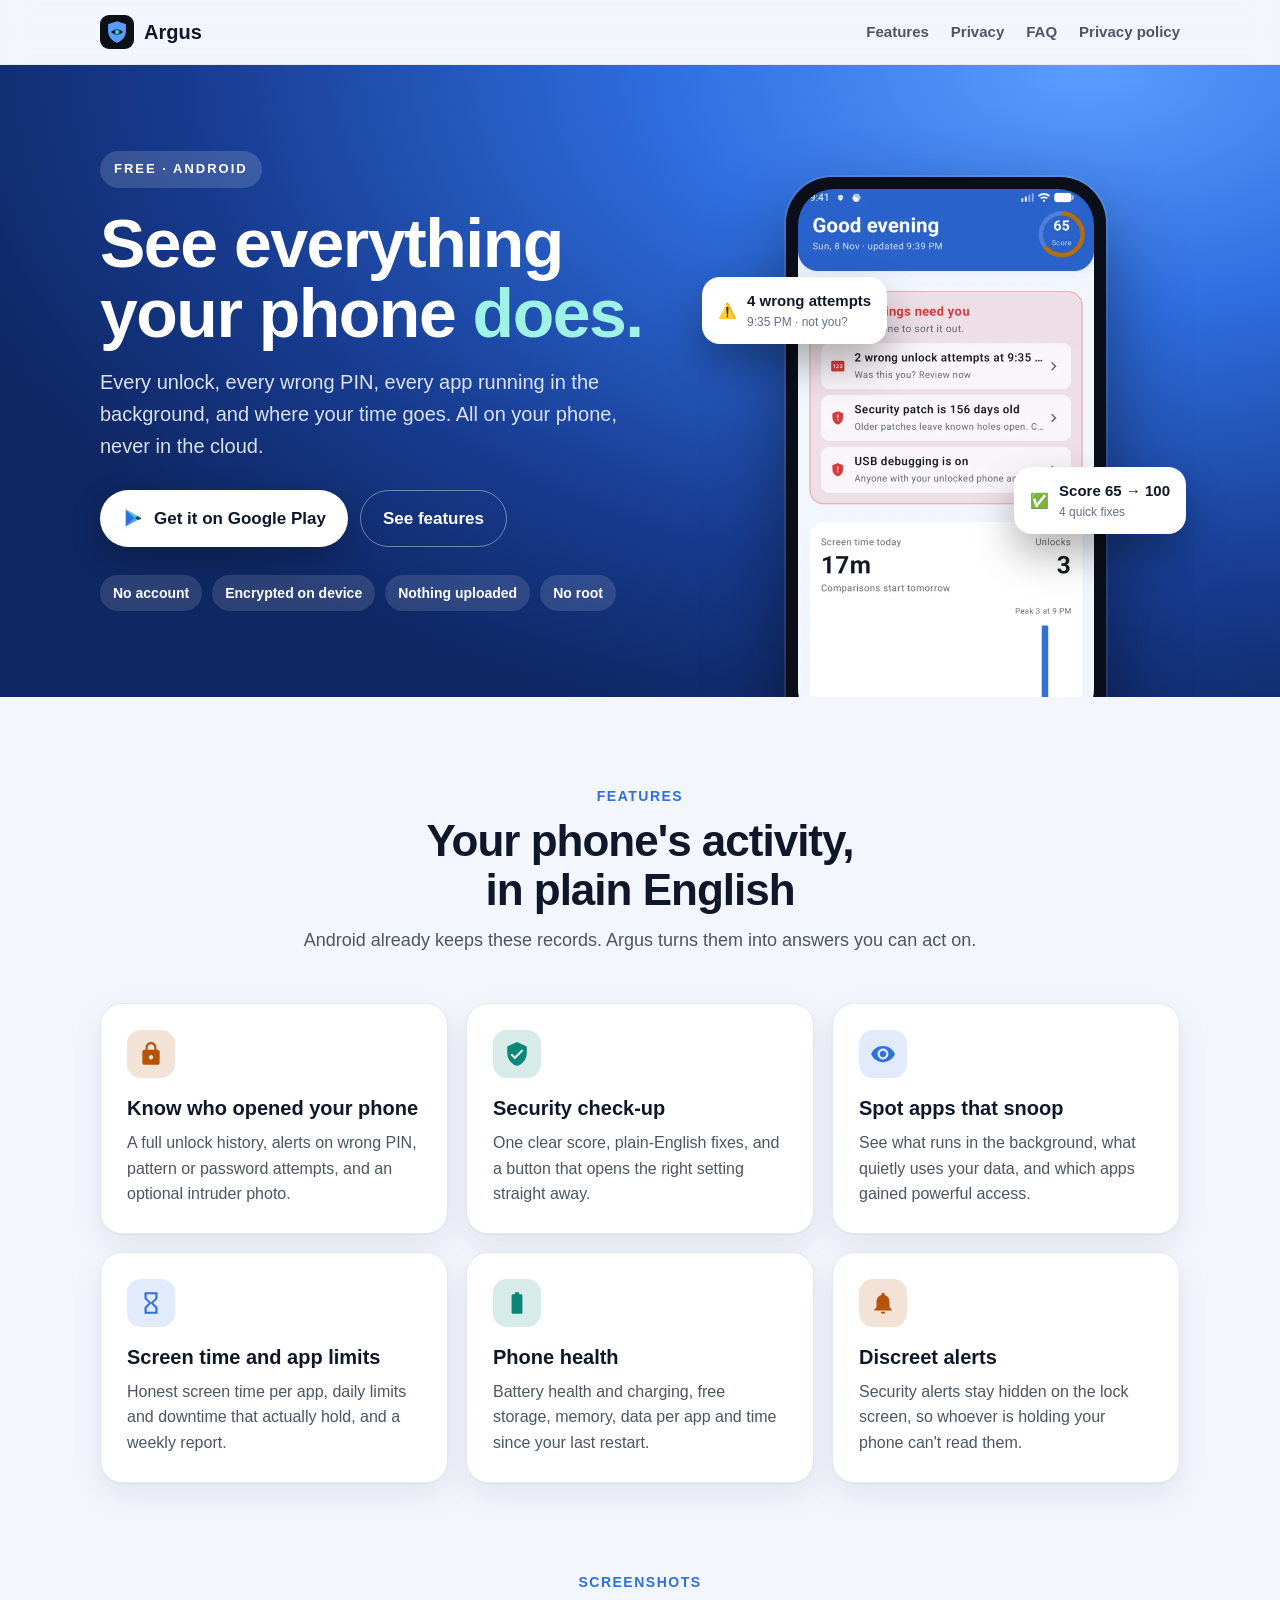
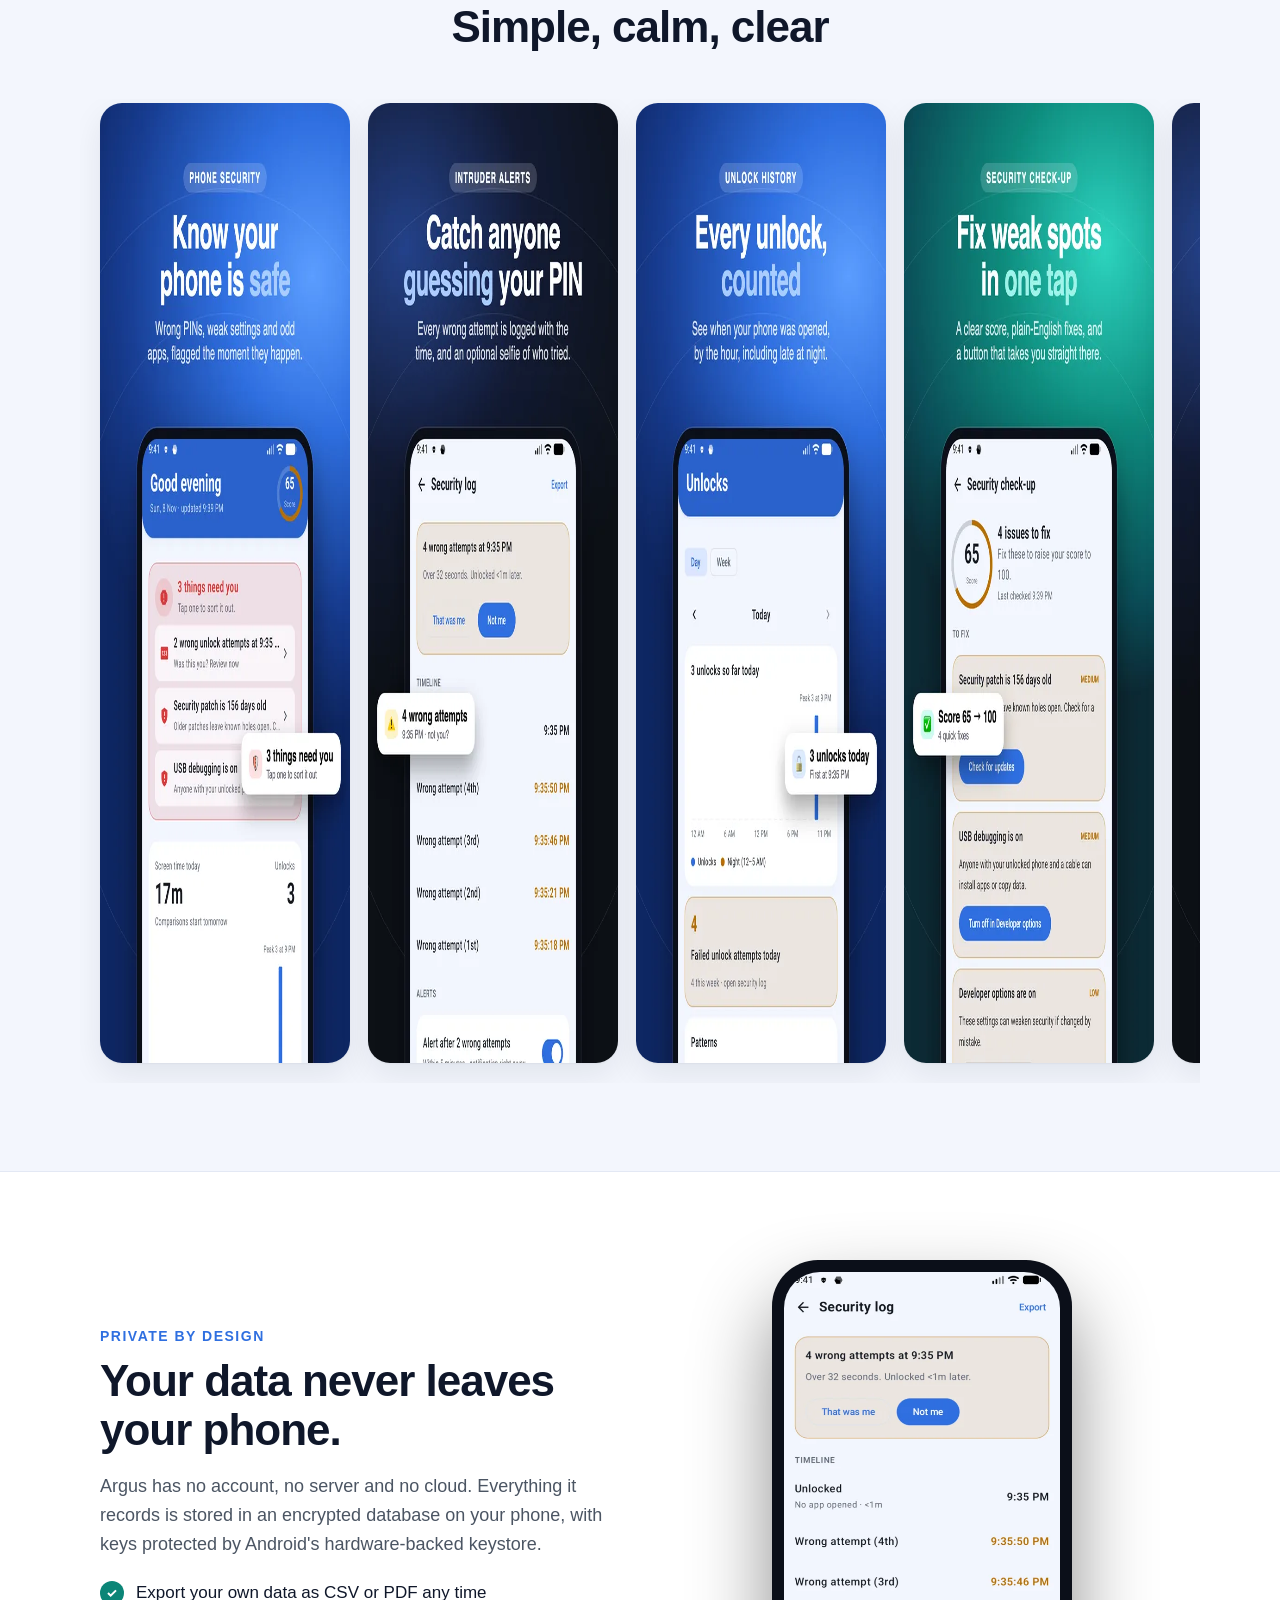
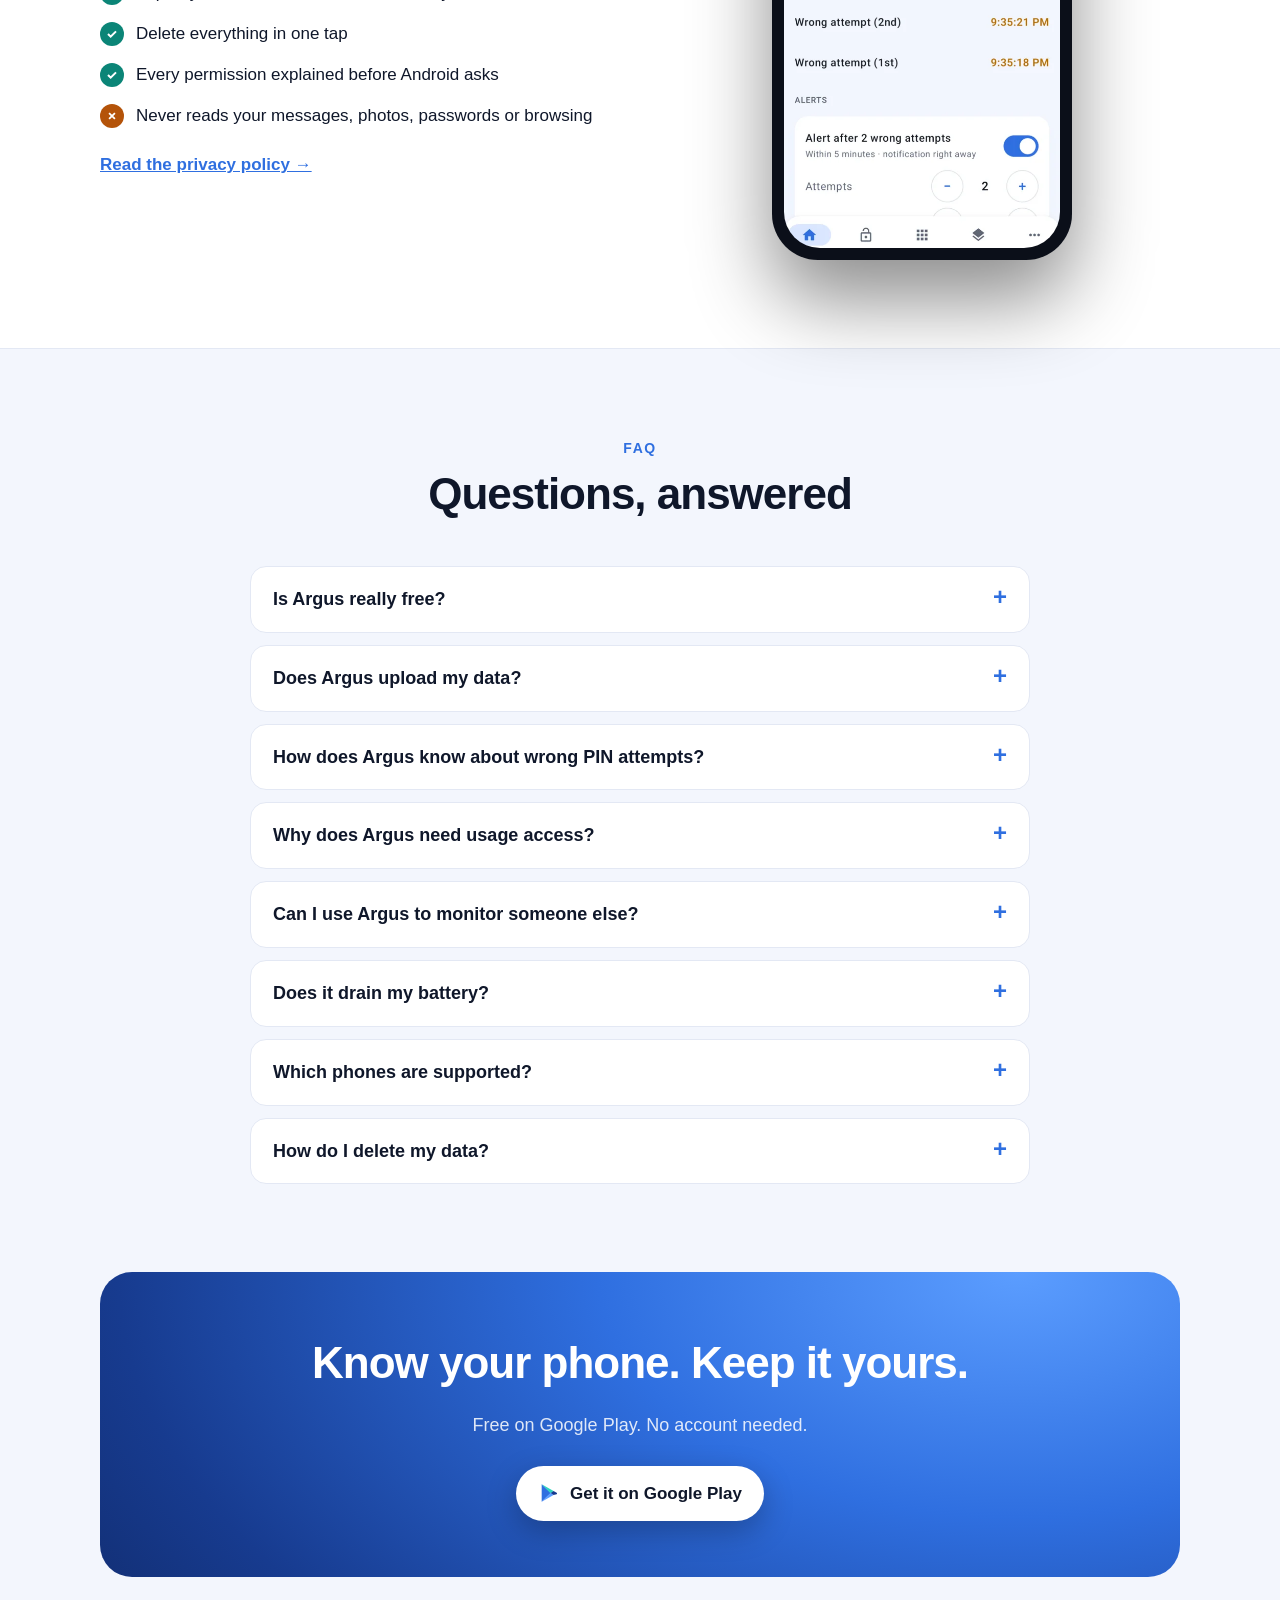
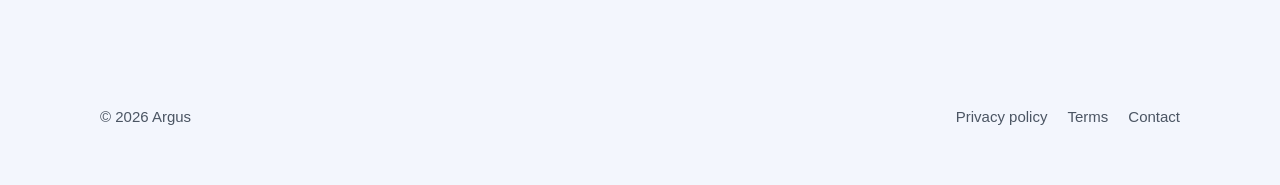
==== index.html @ bc4cecdd "Argus website: home, privacy policy, terms, app-ads.txt" ====
<!doctype html>
<html lang="en">
<head>
<meta charset="utf-8">
<meta name="viewport" content="width=device-width, initial-scale=1">
<title>Argus – Phone Security Log</title>
<meta name="description" content="See who unlocked your phone, catch wrong PIN attempts, spot apps running in the background and track screen time. Free, no account, everything stays on your phone.">
<meta name="theme-color" content="#2F6FE0">
<link rel="icon" type="image/png" href="assets/favicon.png">
<link rel="apple-touch-icon" href="assets/apple-touch-icon.png">
<meta property="og:type" content="website">
<meta property="og:title" content="Argus – See everything your phone does">
<meta property="og:description" content="Unlock history, wrong-PIN alerts, security check-up, screen time and app limits. Free, private, no account.">
<meta property="og:image" content="assets/og.png">
<meta name="twitter:card" content="summary_large_image">
<link rel="stylesheet" href="assets/style.css">
</head>
<body>

<header class="nav">
  <div class="wrap">
    <a class="logo" href="./"><img src="assets/icon-512.png" alt="">Argus</a>
    <nav>
      <a href="#features">Features</a>
      <a href="#privacy">Privacy</a>
      <a href="#faq">FAQ</a>
      <a class="keep" href="privacy.html">Privacy policy</a>
    </nav>
  </div>
</header>

<main>
<div class="hero">
  <div class="wrap">
    <div>
      <span class="kicker">Free · Android</span>
      <h1>See everything your phone <em>does.</em></h1>
      <p class="lead">Every unlock, every wrong PIN, every app running in the background, and where your time goes. All on your phone, never in the cloud.</p>
      <div class="cta">
        <a class="btn play" href="https://play.google.com/store/apps/details?id=app.argus.guard">
          <svg viewBox="0 0 24 24" aria-hidden="true"><path fill="#2F6FE0" d="M4 2.5v19l10-9.5z"/><path fill="#2DD4BF" d="M4 2.5l13 7.3-3 2.7z"/><path fill="#5B9DFF" d="M4 21.5l13-7.3-3-2.7z"/><path fill="#173B8F" d="M17 9.8l3.3 1.9c.6.4.6 1.2 0 1.6L17 14.2 14 12z"/></svg>
          Get it on Google Play
        </a>
        <a class="btn ghost" href="#features">See features</a>
      </div>
      <ul class="trust">
        <li>No account</li><li>Encrypted on device</li><li>Nothing uploaded</li><li>No root</li>
      </ul>
    </div>
    <div class="hero-art">
      <div class="phone"><img src="assets/r-home.webp" alt="Argus home screen showing three things that need attention and today's screen time" width="540" height="1200"></div>
      <div class="float f1">⚠️<div>4 wrong attempts<small>9:35 PM · not you?</small></div></div>
      <div class="float f2">✅<div>Score 65 → 100<small>4 quick fixes</small></div></div>
    </div>
  </div>
</div>

<section id="features">
  <div class="wrap">
    <div class="head">
      <div class="eyebrow">Features</div>
      <h2>Your phone's activity, in plain English</h2>
      <p>Android already keeps these records. Argus turns them into answers you can act on.</p>
    </div>
    <div class="grid">
      <div class="card">
        <div class="ico warn"><svg viewBox="0 0 24 24"><path fill="currentColor" d="M18 8h-1V6c0-2.76-2.24-5-5-5S7 3.24 7 6v2H6c-1.1 0-2 .9-2 2v10c0 1.1.9 2 2 2h12c1.1 0 2-.9 2-2V10c0-1.1-.9-2-2-2zm-6 9c-1.1 0-2-.9-2-2s.9-2 2-2 2 .9 2 2-.9 2-2 2zm3.1-9H8.9V6c0-1.71 1.39-3.1 3.1-3.1s3.1 1.39 3.1 3.1v2z"/></svg></div>
        <h3>Know who opened your phone</h3>
        <p>A full unlock history, alerts on wrong PIN, pattern or password attempts, and an optional intruder photo.</p>
      </div>
      <div class="card">
        <div class="ico good"><svg viewBox="0 0 24 24"><path fill="currentColor" d="M12 1L3 5v6c0 5.55 3.84 10.74 9 12 5.16-1.26 9-6.45 9-12V5l-9-4zm-2 16l-4-4 1.41-1.41L10 14.17l6.59-6.59L18 9l-8 8z"/></svg></div>
        <h3>Security check-up</h3>
        <p>One clear score, plain-English fixes, and a button that opens the right setting straight away.</p>
      </div>
      <div class="card">
        <div class="ico"><svg viewBox="0 0 24 24"><path fill="currentColor" d="M12 4.5C7 4.5 2.73 7.61 1 12c1.73 4.39 6 7.5 11 7.5s9.27-3.11 11-7.5c-1.73-4.39-6-7.5-11-7.5zM12 17c-2.76 0-5-2.24-5-5s2.24-5 5-5 5 2.24 5 5-2.24 5-5 5zm0-8c-1.66 0-3 1.34-3 3s1.34 3 3 3 3-1.34 3-3-1.34-3-3-3z"/></svg></div>
        <h3>Spot apps that snoop</h3>
        <p>See what runs in the background, what quietly uses your data, and which apps gained powerful access.</p>
      </div>
      <div class="card">
        <div class="ico"><svg viewBox="0 0 24 24"><path fill="currentColor" d="M6 2v6h.01L6 8.01 10 12l-4 4 .01.01H6V22h12v-5.99h-.01L18 16l-4-4 4-3.99-.01-.01H18V2H6zm10 14.5V20H8v-3.5l4-4 4 4zm-4-5l-4-4V4h8v3.5l-4 4z"/></svg></div>
        <h3>Screen time and app limits</h3>
        <p>Honest screen time per app, daily limits and downtime that actually hold, and a weekly report.</p>
      </div>
      <div class="card">
        <div class="ico good"><svg viewBox="0 0 24 24"><path fill="currentColor" d="M15.67 4H14V2h-4v2H8.33C7.6 4 7 4.6 7 5.33v15.33C7 21.4 7.6 22 8.33 22h7.33c.74 0 1.34-.6 1.34-1.33V5.33C17 4.6 16.4 4 15.67 4z"/></svg></div>
        <h3>Phone health</h3>
        <p>Battery health and charging, free storage, memory, data per app and time since your last restart.</p>
      </div>
      <div class="card">
        <div class="ico warn"><svg viewBox="0 0 24 24"><path fill="currentColor" d="M12 22c1.1 0 2-.9 2-2h-4c0 1.1.9 2 2 2zm6-6v-5c0-3.07-1.63-5.64-4.5-6.32V4c0-.83-.67-1.5-1.5-1.5s-1.5.67-1.5 1.5v.68C7.64 5.36 6 7.92 6 11v5l-2 2v1h16v-1l-2-2z"/></svg></div>
        <h3>Discreet alerts</h3>
        <p>Security alerts stay hidden on the lock screen, so whoever is holding your phone can't read them.</p>
      </div>
    </div>
  </div>
</section>

<section style="padding-top:0">
  <div class="wrap">
    <div class="head">
      <div class="eyebrow">Screenshots</div>
      <h2>Simple, calm, clear</h2>
    </div>
    <div class="shots" tabindex="0" aria-label="App screenshots, scroll sideways">
      <img src="assets/01-home.webp" alt="Know your phone is safe" loading="lazy" width="540" height="960">
      <img src="assets/02-intruder.webp" alt="Catch anyone guessing your PIN" loading="lazy" width="540" height="960">
      <img src="assets/03-unlocks.webp" alt="Every unlock, counted" loading="lazy" width="540" height="960">
      <img src="assets/04-checkup.webp" alt="Fix weak spots in one tap" loading="lazy" width="540" height="960">
      <img src="assets/05-apps.webp" alt="See where your time goes" loading="lazy" width="540" height="960">
      <img src="assets/06-limits.webp" alt="Limits that actually hold" loading="lazy" width="540" height="960">
      <img src="assets/07-private.webp" alt="Free, no account, nothing uploaded" loading="lazy" width="540" height="960">
    </div>
  </div>
</section>

<section id="privacy" class="band">
  <div class="wrap split">
    <div>
      <div class="eyebrow">Private by design</div>
      <h2 style="font-size:clamp(30px,4vw,44px);line-height:1.1;letter-spacing:-1px;margin:10px 0 12px">Your data never leaves your phone.</h2>
      <p style="color:var(--muted);font-size:18px">Argus has no account, no server and no cloud. Everything it records is stored in an encrypted database on your phone, with keys protected by Android's hardware-backed keystore.</p>
      <ul class="checks">
        <li>Export your own data as CSV or PDF any time</li>
        <li>Delete everything in one tap</li>
        <li>Every permission explained before Android asks</li>
        <li class="no">Never reads your messages, photos, passwords or browsing</li>
      </ul>
      <p style="margin-top:22px"><a href="privacy.html"><strong>Read the privacy policy →</strong></a></p>
    </div>
    <div class="phone" style="transform:none;width:300px"><img src="assets/r-seclog.webp" alt="Security log showing four wrong attempts" loading="lazy" width="540" height="1200"></div>
  </div>
</section>

<section id="faq">
  <div class="wrap">
    <div class="head">
      <div class="eyebrow">FAQ</div>
      <h2>Questions, answered</h2>
    </div>
    <div class="faq">
      <details><summary>Is Argus really free?</summary><p>Yes. Every feature is free for everyone. Argus is supported by ads from Google, which never appear during setup, on the security log, on the app lock or on the block screen. You can watch one short video to go ad-free for 6 hours.</p></details>
      <details><summary>Does Argus upload my data?</summary><p>No. Your activity data is processed and stored only on your phone. The only data that leaves your phone is what Google's ad service needs to show ads, such as your advertising ID. See the <a href="privacy.html">privacy policy</a>.</p></details>
      <details><summary>How does Argus know about wrong PIN attempts?</summary><p>You can let Argus be told about failed unlocks by turning on its device admin access. It uses this only to be told about wrong attempts. It can't lock, wipe or change your phone.</p></details>
      <details><summary>Why does Argus need usage access?</summary><p>Android already records when your phone is unlocked and which apps you use. Usage access lets Argus read those records to count unlocks and screen time. It can't see what you do inside apps.</p></details>
      <details><summary>Can I use Argus to monitor someone else?</summary><p>No. Argus is made for the person who owns the phone. It shows an ongoing notification while it's recording and can't be hidden.</p></details>
      <details><summary>Does it drain my battery?</summary><p>Argus mostly reads records Android already keeps, so it typically uses under 2% of your battery a day.</p></details>
      <details><summary>Which phones are supported?</summary><p>Android 10 and later. Some phones (Xiaomi, Oppo, Vivo, Samsung, Huawei and others) stop apps in the background, so Argus shows you the exact steps for your phone during setup.</p></details>
      <details><summary>How do I delete my data?</summary><p>Open Argus → Settings → Delete all data. Uninstalling Argus also deletes everything it recorded.</p></details>
    </div>
  </div>
</section>

<section style="padding-top:0">
  <div class="wrap">
    <div class="final">
      <h2>Know your phone. Keep it yours.</h2>
      <p>Free on Google Play. No account needed.</p>
      <a class="btn play" href="https://play.google.com/store/apps/details?id=app.argus.guard">
        <svg viewBox="0 0 24 24" aria-hidden="true"><path fill="#2F6FE0" d="M4 2.5v19l10-9.5z"/><path fill="#2DD4BF" d="M4 2.5l13 7.3-3 2.7z"/><path fill="#5B9DFF" d="M4 21.5l13-7.3-3-2.7z"/><path fill="#173B8F" d="M17 9.8l3.3 1.9c.6.4.6 1.2 0 1.6L17 14.2 14 12z"/></svg>
        Get it on Google Play
      </a>
    </div>
  </div>
</section>
</main>

<footer>
  <div class="wrap">
    <span>© 2026 Argus</span>
    <nav>
      <a href="privacy.html">Privacy policy</a>
      <a href="terms.html">Terms</a>
      <a href="mailto:aryal.dinesh@outlook.com">Contact</a>
    </nav>
  </div>
</footer>
</body>
</html>
---- assets/style.css ----
:root {
  --bg: #F3F6FD; --surface: #FFFFFF; --text: #0F172A; --muted: #4B5563; --line: #E3E8F4;
  --brand: #2F6FE0; --brand-2: #5B9DFF; --good: #0B8577; --warn: #B45309;
  --hero: radial-gradient(1200px 700px at 85% 0%, #5B9DFF 0, #2F6FE0 35%, #173B8F 75%, #0F2763 100%);
  --shadow: 0 1px 2px rgba(15,23,42,.04), 0 12px 32px rgba(15,23,42,.08);
  color-scheme: light;
}
@media (prefers-color-scheme: dark) {
  :root:not([data-theme="light"]) {
    --bg: #0D1117; --surface: #161B22; --text: #E6EDF3; --muted: #9BA6B2; --line: #263040;
    --brand: #5B9DFF; --brand-2: #8CBBFF; --good: #2DD4BF; --warn: #F59E0B;
    --hero: radial-gradient(1200px 700px at 85% 0%, #2F6FE0 0, #173B8F 40%, #0D1117 90%);
    --shadow: 0 1px 2px rgba(0,0,0,.3), 0 12px 32px rgba(0,0,0,.35);
    color-scheme: dark;
  }
}
* { box-sizing: border-box; }
html { scroll-behavior: smooth; }
body { margin: 0; overflow-x: clip; background: var(--bg); color: var(--text); font: 17px/1.6 -apple-system, BlinkMacSystemFont, "Segoe UI", Roboto, Helvetica, Arial, sans-serif; -webkit-font-smoothing: antialiased; }
img { max-width: 100%; display: block; }
a { color: var(--brand); }
.wrap { max-width: 1120px; margin: 0 auto; padding: 0 20px; }

/* Header */
.nav { position: sticky; top: 0; z-index: 10; backdrop-filter: saturate(1.4) blur(14px); background: color-mix(in srgb, var(--bg) 80%, transparent); border-bottom: 1px solid var(--line); }
.nav .wrap { display: flex; align-items: center; gap: 24px; height: 64px; }
.logo { display: flex; align-items: center; gap: 10px; font-weight: 800; font-size: 20px; color: var(--text); text-decoration: none; }
.logo img { width: 34px; height: 34px; border-radius: 9px; }
.nav nav { margin-left: auto; display: flex; gap: 22px; }
.nav nav a { color: var(--muted); text-decoration: none; font-weight: 600; font-size: 15px; }
.nav nav a:hover { color: var(--text); }
@media (max-width: 720px) { .nav nav a:not(.keep) { display: none; } }

/* Buttons */
.btn { display: inline-flex; align-items: center; gap: 10px; padding: 14px 22px; border-radius: 999px; font-weight: 700; text-decoration: none; transition: transform .15s; }
.btn:hover { transform: translateY(-1px); }
.btn.play { background: #fff; color: #0F172A; box-shadow: 0 10px 30px rgba(0,0,0,.25); }
.btn.play svg { width: 22px; height: 22px; }
.btn.ghost { color: #fff; border: 1.5px solid rgba(255,255,255,.4); }

/* Hero */
.hero { background: var(--hero); color: #fff; overflow: hidden; position: relative; }
.hero .wrap { display: grid; grid-template-columns: 1.1fr .9fr; gap: 40px; align-items: center; padding-top: 72px; padding-bottom: 0; }
.kicker { display: inline-block; font-size: 13px; font-weight: 700; letter-spacing: 2px; text-transform: uppercase; padding: 8px 14px; border-radius: 999px; background: rgba(255,255,255,.15); }
.hero h1 { font-size: clamp(40px, 6vw, 68px); line-height: 1.03; letter-spacing: -1.5px; margin: 20px 0 18px; text-wrap: balance; }
.hero h1 em { font-style: normal; color: #9FF3E6; }
.hero p.lead { font-size: 20px; color: rgba(255,255,255,.85); max-width: 520px; margin: 0 0 28px; }
.cta { display: flex; gap: 12px; flex-wrap: wrap; }
.trust { display: flex; gap: 10px; flex-wrap: wrap; margin: 28px 0 72px; padding: 0; list-style: none; }
.trust li { font-size: 14px; font-weight: 600; padding: 7px 13px; border-radius: 999px; background: rgba(255,255,255,.12); }
.phone { width: 320px; margin: 0 auto; border-radius: 46px; background: #0B0F19; padding: 12px; box-shadow: 0 40px 80px rgba(0,0,0,.45), 0 0 0 2px rgba(255,255,255,.12); transform: translateY(40px); }
.phone img { border-radius: 36px; height: 100%; width: 100%; object-fit: cover; object-position: top; }
.phone { height: 600px; overflow: hidden; }
.hero .phone { height: 560px; border-bottom-left-radius: 0; border-bottom-right-radius: 0; }
.hero .wrap > * { min-width: 0; }
.float { position: absolute; background: #fff; color: #0F172A; border-radius: 18px; padding: 12px 16px; font-weight: 700; font-size: 15px; box-shadow: 0 20px 40px rgba(0,0,0,.3); display: flex; gap: 10px; align-items: center; }
.float small { display: block; color: #667085; font-weight: 500; font-size: 12px; }
.hero-art { position: relative; }
.hero-art .f1 { left: -10px; top: 140px; }
.hero-art .f2 { right: -6px; top: 330px; }
@media (max-width: 860px) {
  .hero .wrap { grid-template-columns: 1fr; padding-top: 48px; }
  .trust { margin-bottom: 32px; }
  .phone { width: 260px; }
  .hero .phone { height: 420px; }
  .hero-art .f1 { left: 0; } .hero-art .f2 { right: 0; }
}

/* Sections */
section { padding: 88px 0; }
.head { text-align: center; max-width: 680px; margin: 0 auto 48px; }
.head h2 { font-size: clamp(30px, 4vw, 44px); line-height: 1.1; letter-spacing: -1px; margin: 10px 0 12px; text-wrap: balance; }
.head p { color: var(--muted); font-size: 18px; margin: 0; }
.eyebrow { color: var(--brand); font-weight: 700; font-size: 14px; letter-spacing: 1.5px; text-transform: uppercase; }

.grid { display: grid; grid-template-columns: repeat(3, 1fr); gap: 18px; }
@media (max-width: 900px) { .grid { grid-template-columns: repeat(2, 1fr); } }
@media (max-width: 600px) { .grid { grid-template-columns: 1fr; } }
.card { background: var(--surface); border: 1px solid var(--line); border-radius: 22px; padding: 26px; box-shadow: var(--shadow); }
.card h3 { margin: 14px 0 6px; font-size: 20px; }
.card p { margin: 0; color: var(--muted); font-size: 16px; }
.card ul { margin: 10px 0 0; padding-left: 18px; color: var(--muted); font-size: 15px; }
.ico { width: 48px; height: 48px; border-radius: 14px; display: grid; place-items: center; background: color-mix(in srgb, var(--brand) 14%, transparent); color: var(--brand); }
.ico svg { width: 26px; height: 26px; }
.ico.good { background: color-mix(in srgb, var(--good) 16%, transparent); color: var(--good); }
.ico.warn { background: color-mix(in srgb, var(--warn) 16%, transparent); color: var(--warn); }

/* Screenshots */
.shots { display: flex; gap: 18px; overflow-x: auto; scroll-snap-type: x mandatory; padding: 4px 20px 20px; margin: 0 -20px; scrollbar-width: thin; }
.shots img { width: 250px; flex: none; border-radius: 22px; scroll-snap-align: center; box-shadow: var(--shadow); }

/* Privacy band */
.band { background: var(--surface); border-top: 1px solid var(--line); border-bottom: 1px solid var(--line); }
.split { display: grid; grid-template-columns: 1fr 1fr; gap: 48px; align-items: center; }
@media (max-width: 860px) { .split { grid-template-columns: 1fr; } }
.checks { list-style: none; padding: 0; margin: 20px 0 0; display: grid; gap: 14px; }
.checks li { display: flex; gap: 12px; align-items: flex-start; }
.checks li::before { content: ""; flex: none; width: 24px; height: 24px; margin-top: 2px; border-radius: 50%; background: var(--good) url("data:image/svg+xml,%3Csvg xmlns='http://www.w3.org/2000/svg' viewBox='0 0 24 24'%3E%3Cpath fill='none' stroke='white' stroke-width='3' d='M6 12l4 4 8-8'/%3E%3C/svg%3E") center/16px no-repeat; }
.checks li.no::before { background: var(--warn) url("data:image/svg+xml,%3Csvg xmlns='http://www.w3.org/2000/svg' viewBox='0 0 24 24'%3E%3Cpath fill='none' stroke='white' stroke-width='3' d='M7 7l10 10M17 7L7 17'/%3E%3C/svg%3E") center/14px no-repeat; }

/* FAQ */
.faq { max-width: 780px; margin: 0 auto; display: grid; gap: 12px; }
.faq details { background: var(--surface); border: 1px solid var(--line); border-radius: 16px; padding: 18px 22px; }
.faq summary { cursor: pointer; font-weight: 700; font-size: 18px; list-style: none; display: flex; justify-content: space-between; gap: 12px; }
.faq summary::after { content: "+"; color: var(--brand); font-size: 24px; line-height: 1; }
.faq details[open] summary::after { content: "–"; }
.faq p { color: var(--muted); margin: 12px 0 0; }

/* Final CTA */
.final { background: var(--hero); color: #fff; border-radius: 32px; padding: 56px 32px; text-align: center; }
.final h2 { font-size: clamp(30px, 4vw, 44px); margin: 0 0 12px; letter-spacing: -1px; }
.final p { color: rgba(255,255,255,.85); margin: 0 0 26px; font-size: 18px; }

/* Footer */
footer { padding: 40px 0 56px; color: var(--muted); font-size: 15px; }
footer .wrap { display: flex; flex-wrap: wrap; gap: 16px 28px; align-items: center; }
footer nav { display: flex; gap: 20px; flex-wrap: wrap; margin-left: auto; }
footer a { color: var(--muted); text-decoration: none; }
footer a:hover { color: var(--text); }

/* Legal pages */
.doc { max-width: 780px; margin: 0 auto; padding: 56px 20px 24px; }
.doc h1 { font-size: clamp(34px, 5vw, 48px); letter-spacing: -1px; margin: 0 0 6px; }
.doc .meta { color: var(--muted); margin: 0 0 28px; }
.doc .card { margin-top: 18px; }
.doc h2 { font-size: 21px; margin: 0 0 8px; color: var(--brand); }
.doc p, .doc li { color: var(--muted); }
.doc strong { color: var(--text); }
.doc ul { padding-left: 20px; }
.summary { background: color-mix(in srgb, var(--good) 10%, var(--surface)); border-color: color-mix(in srgb, var(--good) 35%, var(--line)); }
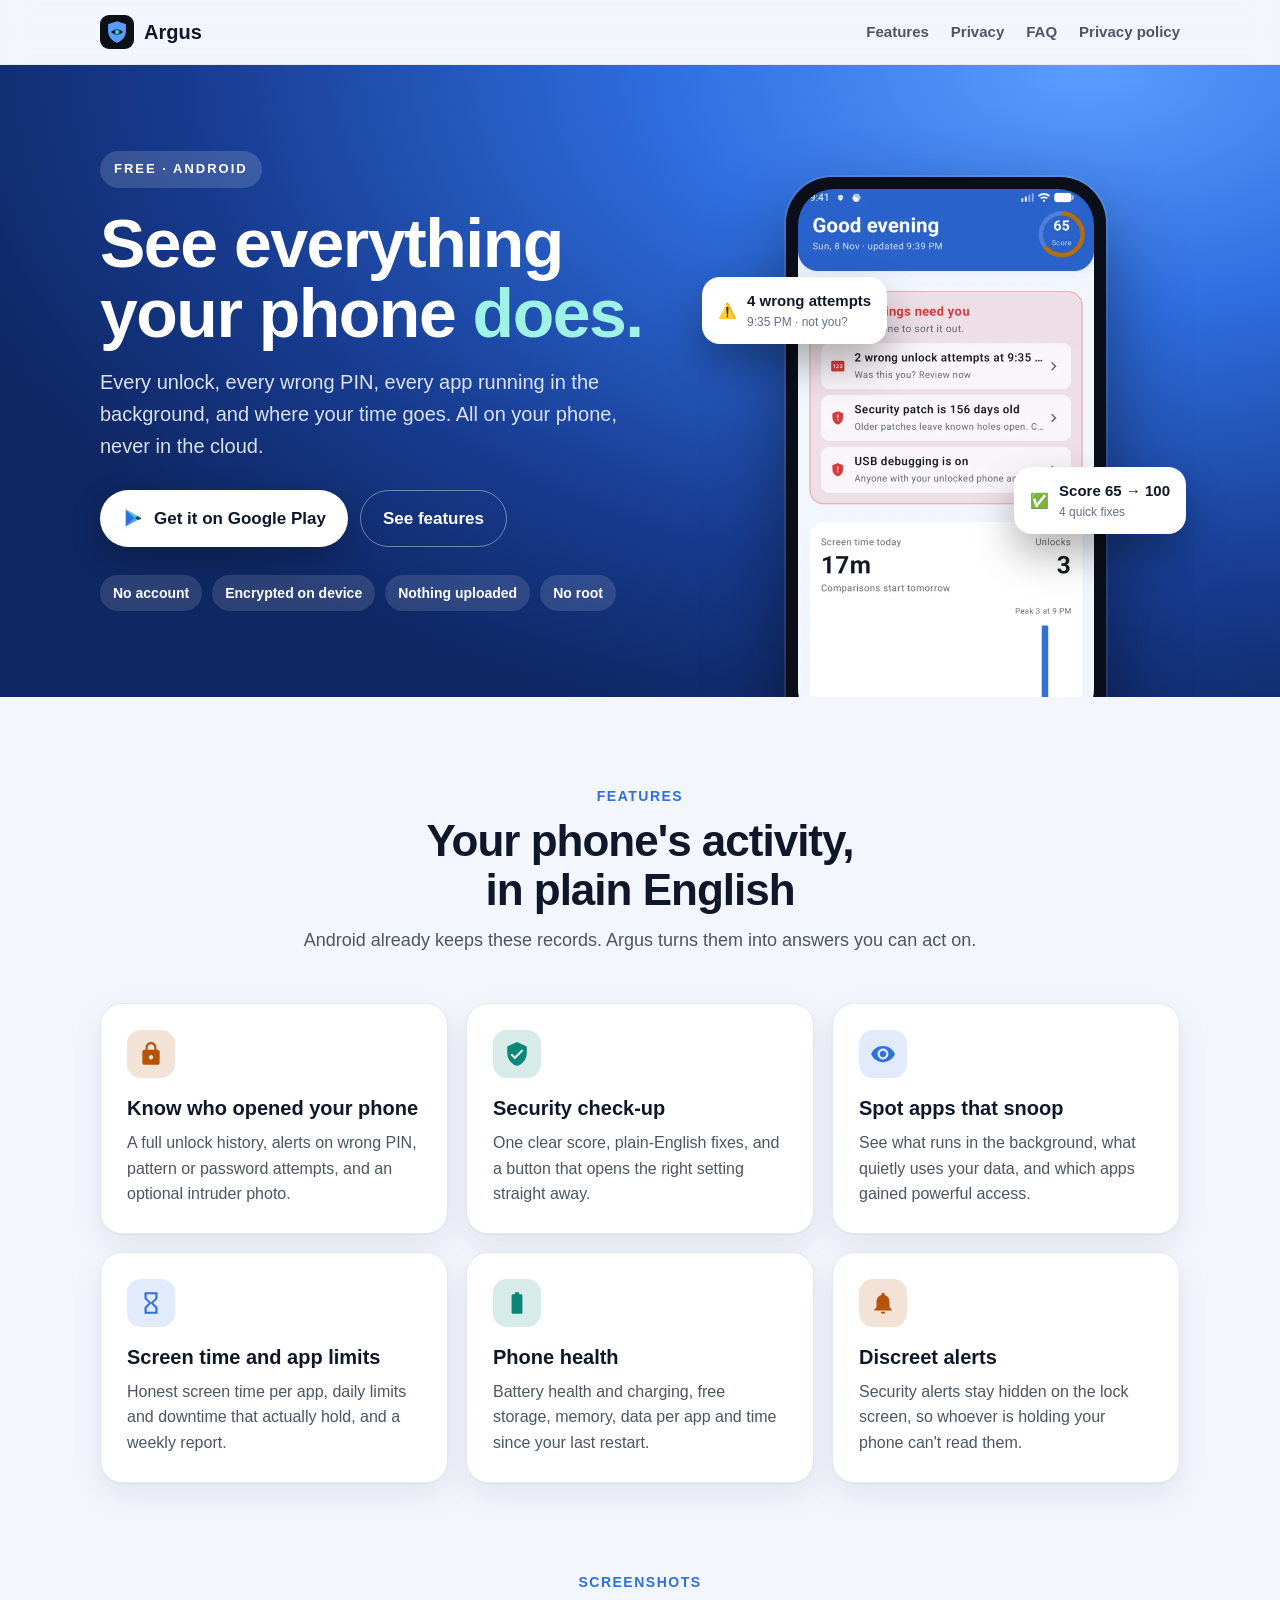
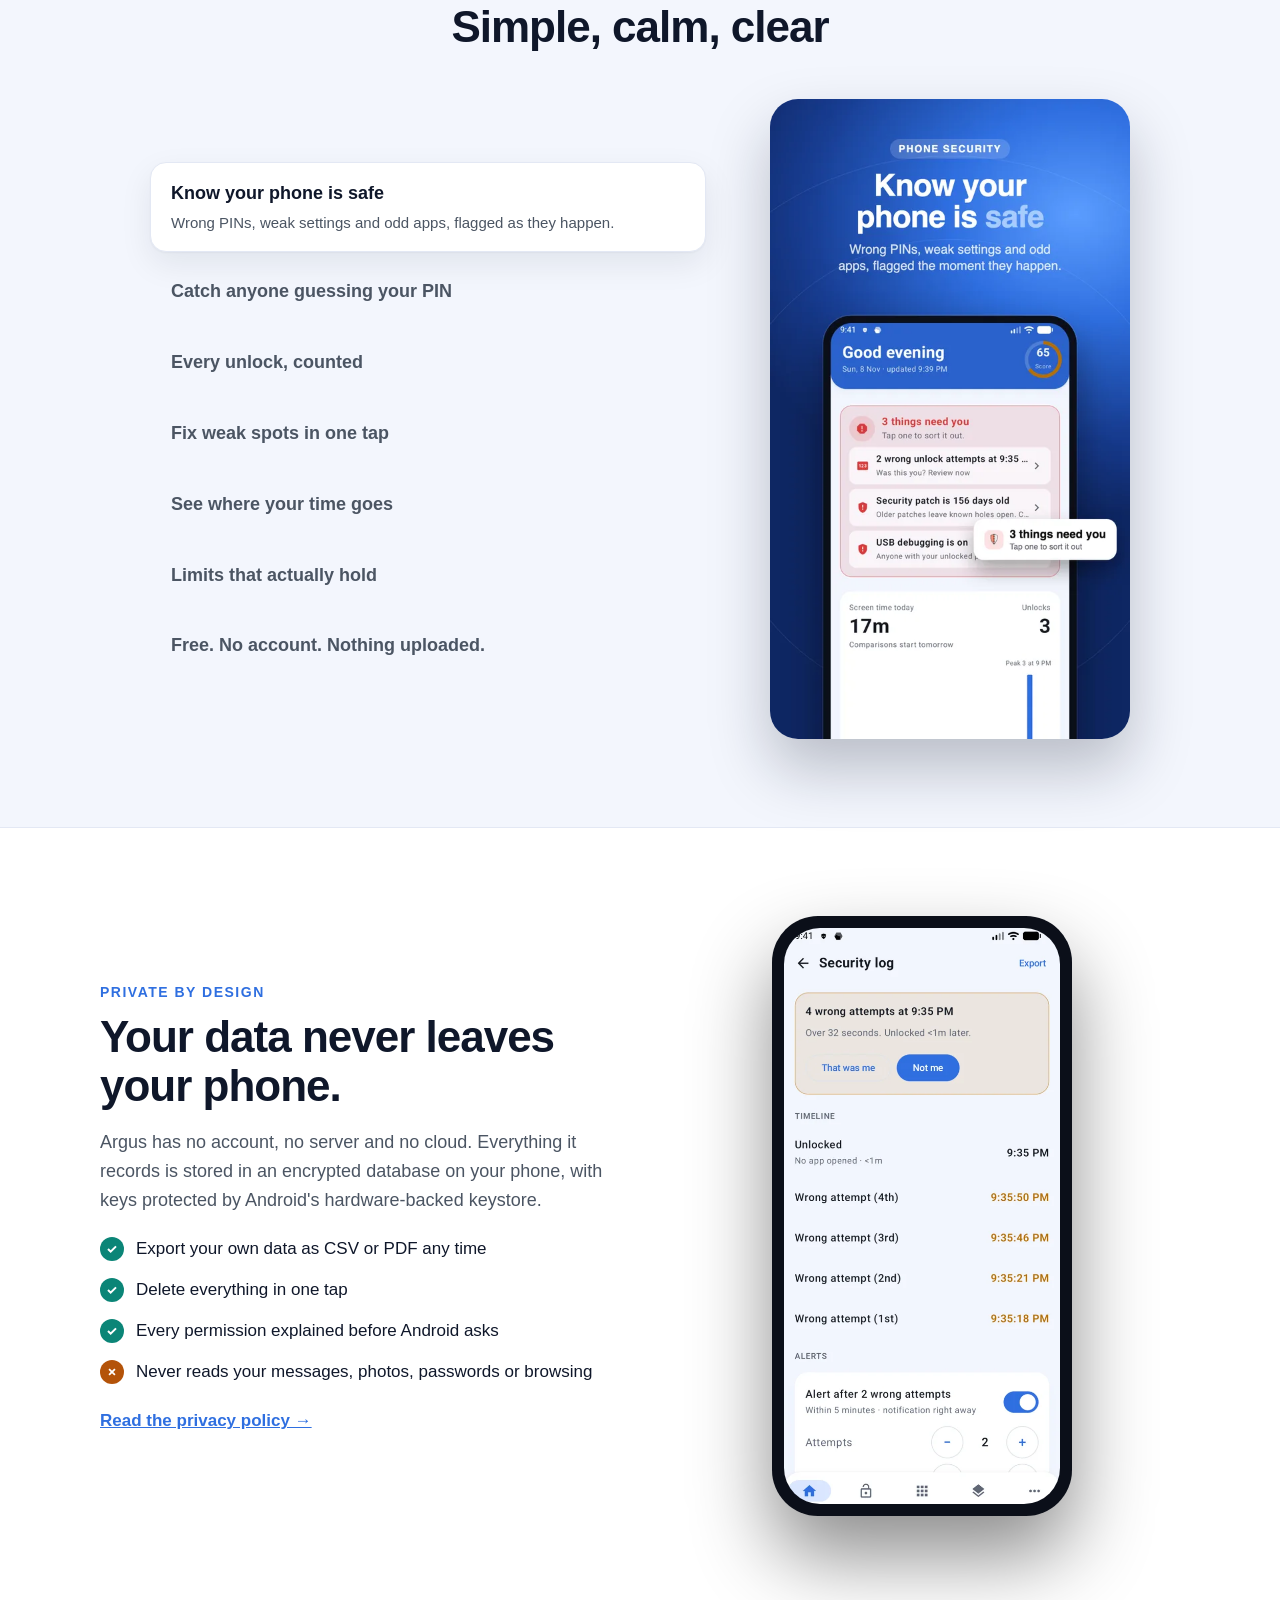
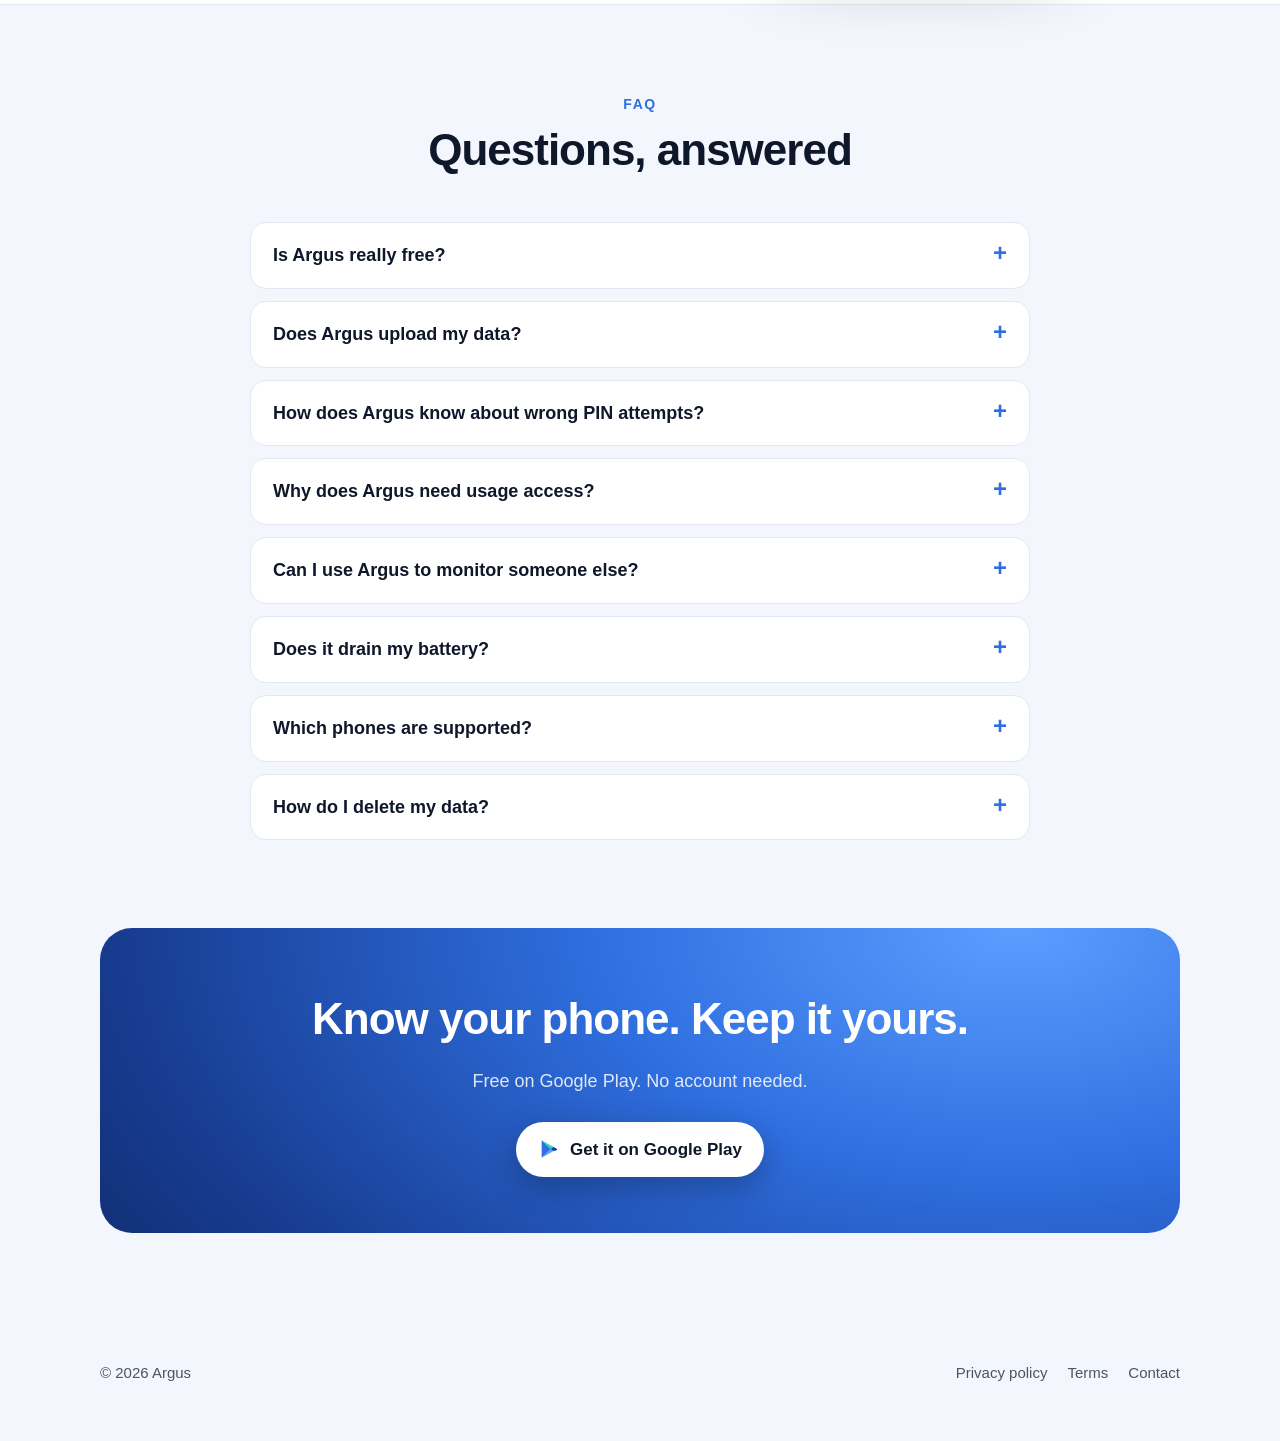
==== commit 62a672d8: "Less crowded screenshot section" ====
--- a/index.html
+++ b/index.html
@@ -103,14 +103,26 @@
       <div class="eyebrow">Screenshots</div>
       <h2>Simple, calm, clear</h2>
     </div>
-    <div class="shots" tabindex="0" aria-label="App screenshots, scroll sideways">
-      <img src="assets/01-home.webp" alt="Know your phone is safe" loading="lazy" width="540" height="960">
-      <img src="assets/02-intruder.webp" alt="Catch anyone guessing your PIN" loading="lazy" width="540" height="960">
-      <img src="assets/03-unlocks.webp" alt="Every unlock, counted" loading="lazy" width="540" height="960">
-      <img src="assets/04-checkup.webp" alt="Fix weak spots in one tap" loading="lazy" width="540" height="960">
-      <img src="assets/05-apps.webp" alt="See where your time goes" loading="lazy" width="540" height="960">
-      <img src="assets/06-limits.webp" alt="Limits that actually hold" loading="lazy" width="540" height="960">
-      <img src="assets/07-private.webp" alt="Free, no account, nothing uploaded" loading="lazy" width="540" height="960">
+    <div class="showcase">
+      <div class="tabs" role="tablist" aria-label="Features">
+        <button role="tab" aria-selected="true" data-i="0"><b>Know your phone is safe</b><span>Wrong PINs, weak settings and odd apps, flagged as they happen.</span></button>
+        <button role="tab" aria-selected="false" data-i="1"><b>Catch anyone guessing your PIN</b><span>Every wrong attempt logged, with an optional intruder photo.</span></button>
+        <button role="tab" aria-selected="false" data-i="2"><b>Every unlock, counted</b><span>When your phone was opened, by the hour, including at night.</span></button>
+        <button role="tab" aria-selected="false" data-i="3"><b>Fix weak spots in one tap</b><span>A clear score, and buttons that open the right setting.</span></button>
+        <button role="tab" aria-selected="false" data-i="4"><b>See where your time goes</b><span>Screen time, opens, data and storage for every app.</span></button>
+        <button role="tab" aria-selected="false" data-i="5"><b>Limits that actually hold</b><span>Daily timers and downtime, with a block screen.</span></button>
+        <button role="tab" aria-selected="false" data-i="6"><b>Free. No account. Nothing uploaded.</b><span>Encrypted on your phone, and never sent anywhere.</span></button>
+      </div>
+      <div class="stage" tabindex="0" aria-label="App screenshots">
+        <img class="active" src="assets/01-home.webp" alt="Know your phone is safe" loading="eager" width="540" height="960">
+        <img src="assets/02-intruder.webp" alt="Catch anyone guessing your PIN" loading="lazy" width="540" height="960">
+        <img src="assets/03-unlocks.webp" alt="Every unlock, counted" loading="lazy" width="540" height="960">
+        <img src="assets/04-checkup.webp" alt="Fix weak spots in one tap" loading="lazy" width="540" height="960">
+        <img src="assets/05-apps.webp" alt="See where your time goes" loading="lazy" width="540" height="960">
+        <img src="assets/06-limits.webp" alt="Limits that actually hold" loading="lazy" width="540" height="960">
+        <img src="assets/07-private.webp" alt="Free. No account. Nothing uploaded." loading="lazy" width="540" height="960">
+      </div>
+      <div class="dots"><button aria-label="Screenshot 1" class="on"></button><button aria-label="Screenshot 2"></button><button aria-label="Screenshot 3"></button><button aria-label="Screenshot 4"></button><button aria-label="Screenshot 5"></button><button aria-label="Screenshot 6"></button><button aria-label="Screenshot 7"></button></div>
     </div>
   </div>
 </section>
@@ -176,5 +188,34 @@
     </nav>
   </div>
 </footer>
+<script>
+(() => {
+  const tabs = [...document.querySelectorAll('.tabs button')], imgs = [...document.querySelectorAll('.stage img')],
+        dots = [...document.querySelectorAll('.dots button')], stage = document.querySelector('.stage'),
+        box = document.querySelector('.showcase');
+  const wide = matchMedia('(min-width: 861px)'), calm = matchMedia('(prefers-reduced-motion: reduce)');
+  let i = 0, timer;
+  const show = n => {
+    i = (n + imgs.length) % imgs.length;
+    imgs.forEach((im, k) => im.classList.toggle('active', k === i));
+    tabs.forEach((t, k) => t.setAttribute('aria-selected', k === i));
+    dots.forEach((d, k) => d.classList.toggle('on', k === i));
+  };
+  const auto = () => { clearInterval(timer); if (wide.matches && !calm.matches) timer = setInterval(() => show(i + 1), 4500); };
+  tabs.forEach((t, k) => t.addEventListener('click', () => { show(k); auto(); }));
+  box.addEventListener('mouseenter', () => clearInterval(timer));
+  box.addEventListener('mouseleave', auto);
+  // Phones: swipe carousel; dots follow the swipe and jump on tap.
+  dots.forEach((d, k) => d.addEventListener('click', () => stage.scrollTo({ left: imgs[k].offsetLeft - (stage.clientWidth - imgs[k].offsetWidth) / 2, behavior: 'smooth' })));
+  stage.addEventListener('scroll', () => {
+    if (wide.matches) return;
+    const mid = stage.scrollLeft + stage.clientWidth / 2, dist = im => Math.abs(im.offsetLeft + im.offsetWidth / 2 - mid);
+    const best = imgs.reduce((b, im, k) => dist(im) < dist(imgs[b]) ? k : b, 0);
+    if (best !== i) show(best);
+  }, { passive: true });
+  wide.addEventListener('change', auto);
+  auto();
+})();
+</script>
 </body>
 </html>
--- a/assets/style.css
+++ b/assets/style.css
@@ -85,9 +85,31 @@
 .ico.good { background: color-mix(in srgb, var(--good) 16%, transparent); color: var(--good); }
 .ico.warn { background: color-mix(in srgb, var(--warn) 16%, transparent); color: var(--warn); }
 
-/* Screenshots */
-.shots { display: flex; gap: 18px; overflow-x: auto; scroll-snap-type: x mandatory; padding: 4px 20px 20px; margin: 0 -20px; scrollbar-width: thin; }
-.shots img { width: 250px; flex: none; border-radius: 22px; scroll-snap-align: center; box-shadow: var(--shadow); }
+/* Screenshots: feature tabs + one large shot on desktop, swipe carousel on phones */
+.showcase { display: grid; grid-template-columns: 1fr 360px; gap: 64px; align-items: center; max-width: 980px; margin: 0 auto; }
+.tabs { display: grid; gap: 8px; }
+.tabs button { all: unset; box-sizing: border-box; cursor: pointer; display: block; padding: 16px 20px; border-radius: 16px; border: 1px solid transparent; transition: background .2s, border-color .2s; }
+.tabs button b { display: block; font-size: 18px; color: var(--muted); transition: color .2s; }
+.tabs button span { display: block; font-size: 15px; color: var(--muted); max-height: 0; overflow: hidden; opacity: 0; transition: max-height .3s, opacity .3s, margin .3s; }
+.tabs button:hover b { color: var(--text); }
+.tabs button[aria-selected="true"] { background: var(--surface); border-color: var(--line); box-shadow: var(--shadow); }
+.tabs button[aria-selected="true"] b { color: var(--text); }
+.tabs button[aria-selected="true"] span { max-height: 60px; opacity: 1; margin-top: 4px; }
+.tabs button:focus-visible { outline: 2px solid var(--brand); outline-offset: 2px; }
+.stage { position: relative; width: 360px; aspect-ratio: 9 / 16; }
+.stage img { position: absolute; inset: 0; width: 100%; height: 100%; border-radius: 28px; box-shadow: 0 30px 60px rgba(15,23,42,.25); opacity: 0; transform: scale(.97); transition: opacity .45s, transform .45s; }
+.stage img.active { opacity: 1; transform: none; }
+.dots { display: none; }
+@media (max-width: 860px) {
+  .showcase { display: block; }
+  .tabs { display: none; }
+  .stage { width: auto; aspect-ratio: auto; display: flex; gap: 16px; overflow-x: auto; scroll-snap-type: x mandatory; scrollbar-width: none; margin: 0 -20px; padding: 8px calc(50vw - min(36vw, 150px)) 24px; }
+  .stage::-webkit-scrollbar { display: none; }
+  .stage img { position: static; flex: none; width: min(72vw, 300px); height: auto; opacity: 1; transform: none; scroll-snap-align: center; border-radius: 22px; box-shadow: var(--shadow); }
+  .dots { display: flex; justify-content: center; gap: 8px; }
+  .dots button { all: unset; cursor: pointer; width: 8px; height: 8px; border-radius: 99px; background: var(--line); transition: width .2s, background .2s; }
+  .dots button.on { width: 22px; background: var(--brand); }
+}
 
 /* Privacy band */
 .band { background: var(--surface); border-top: 1px solid var(--line); border-bottom: 1px solid var(--line); }
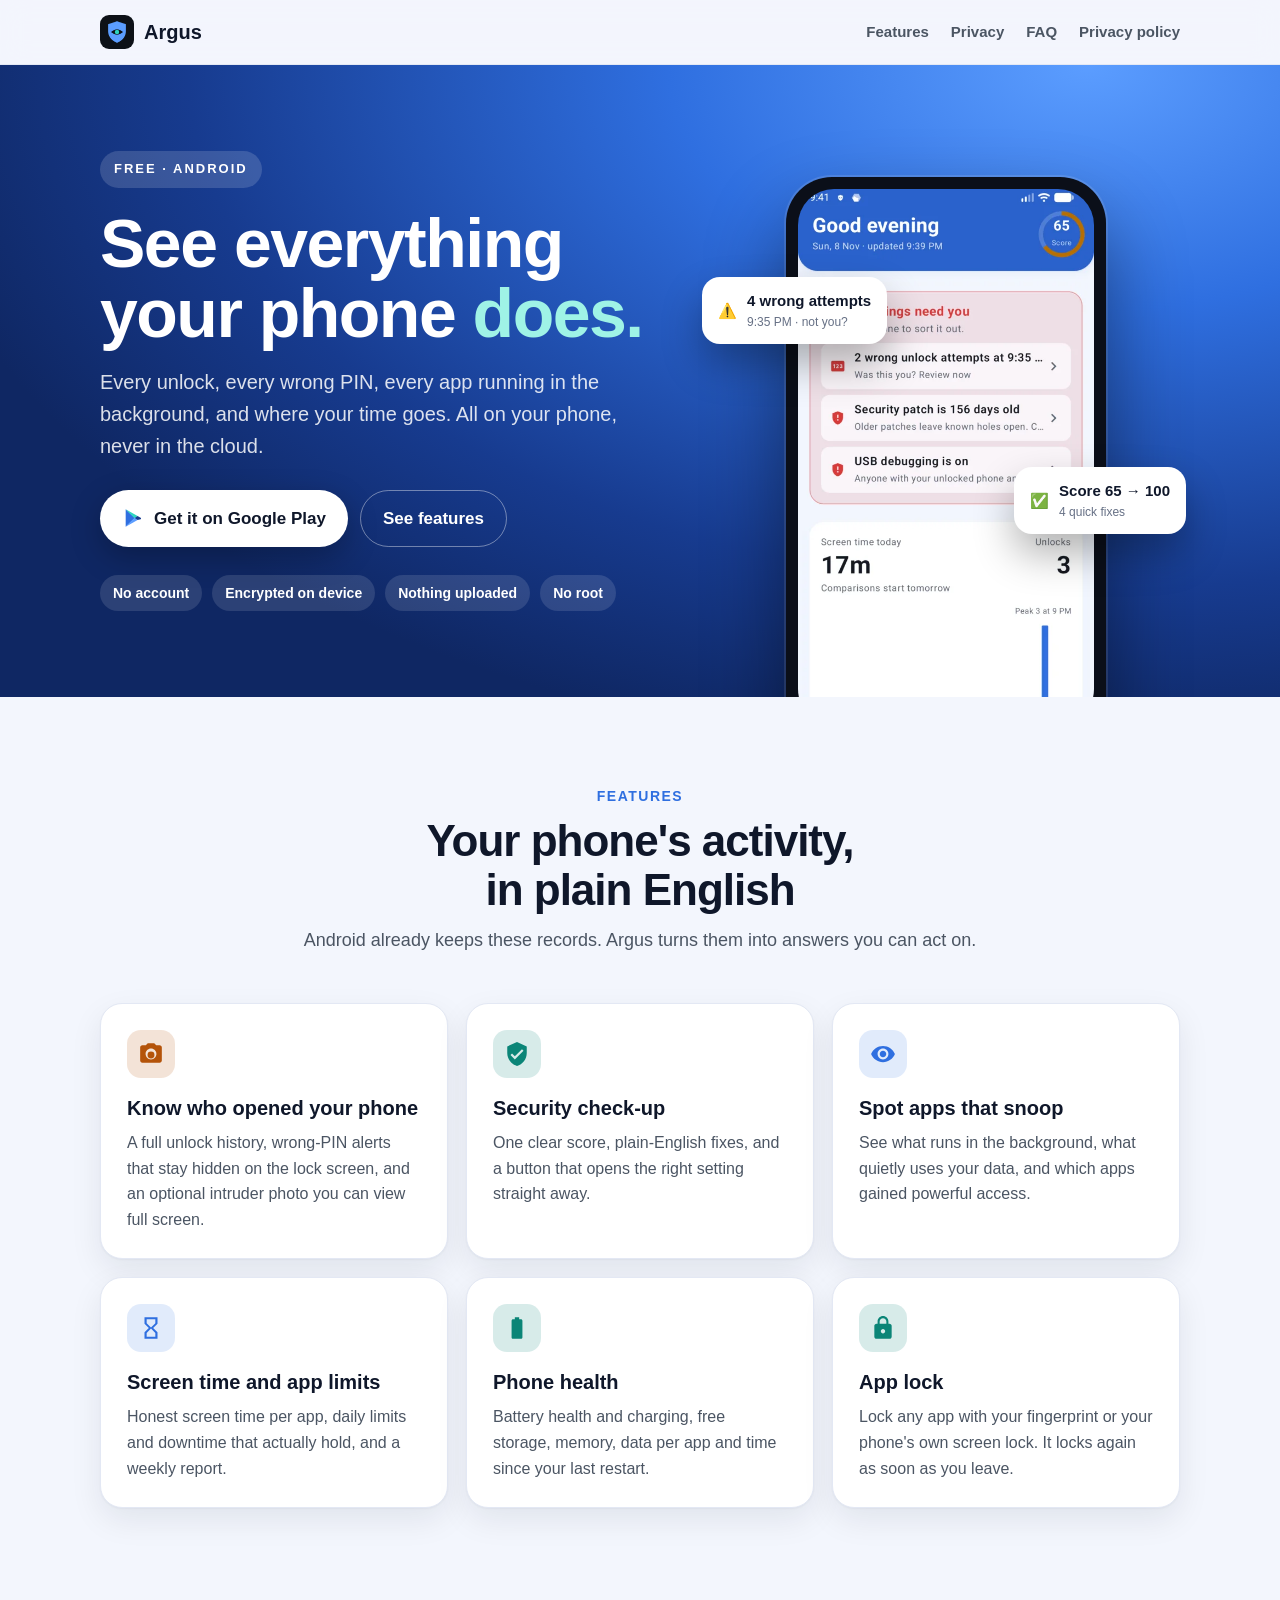
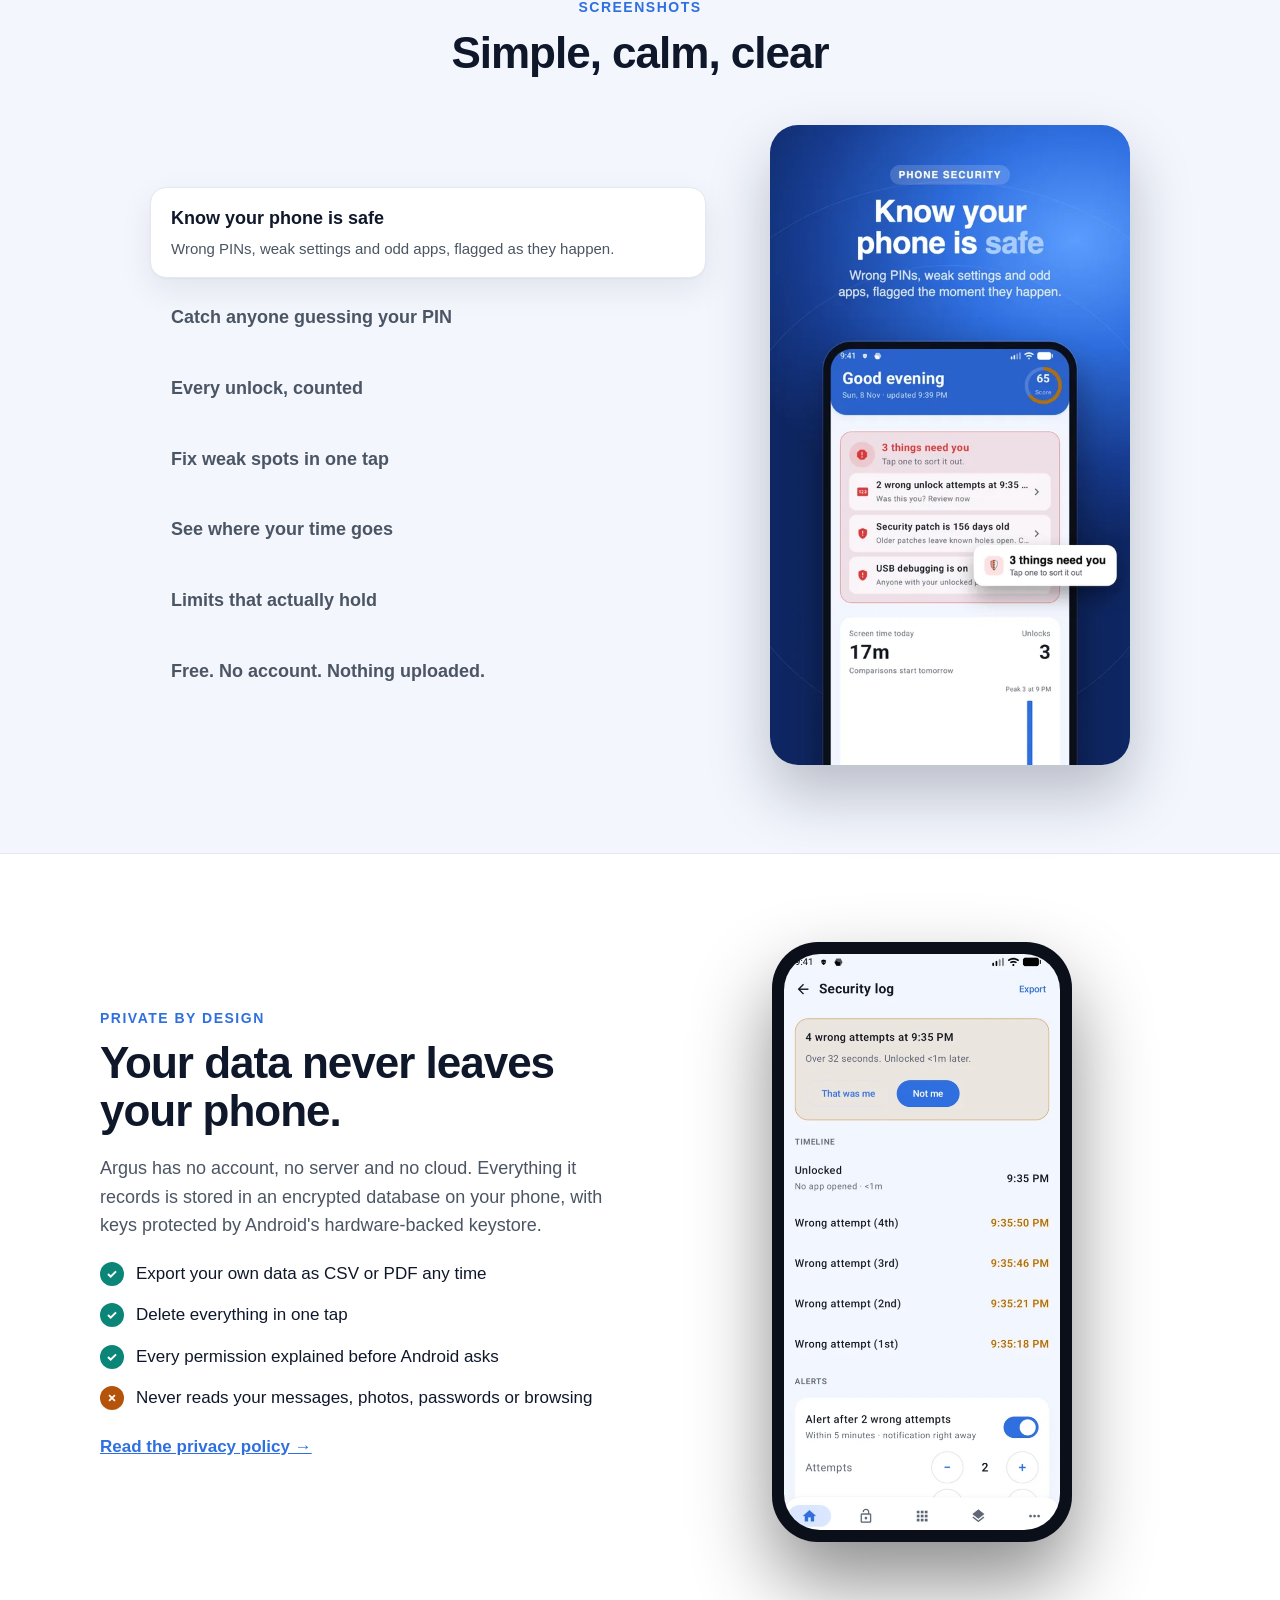
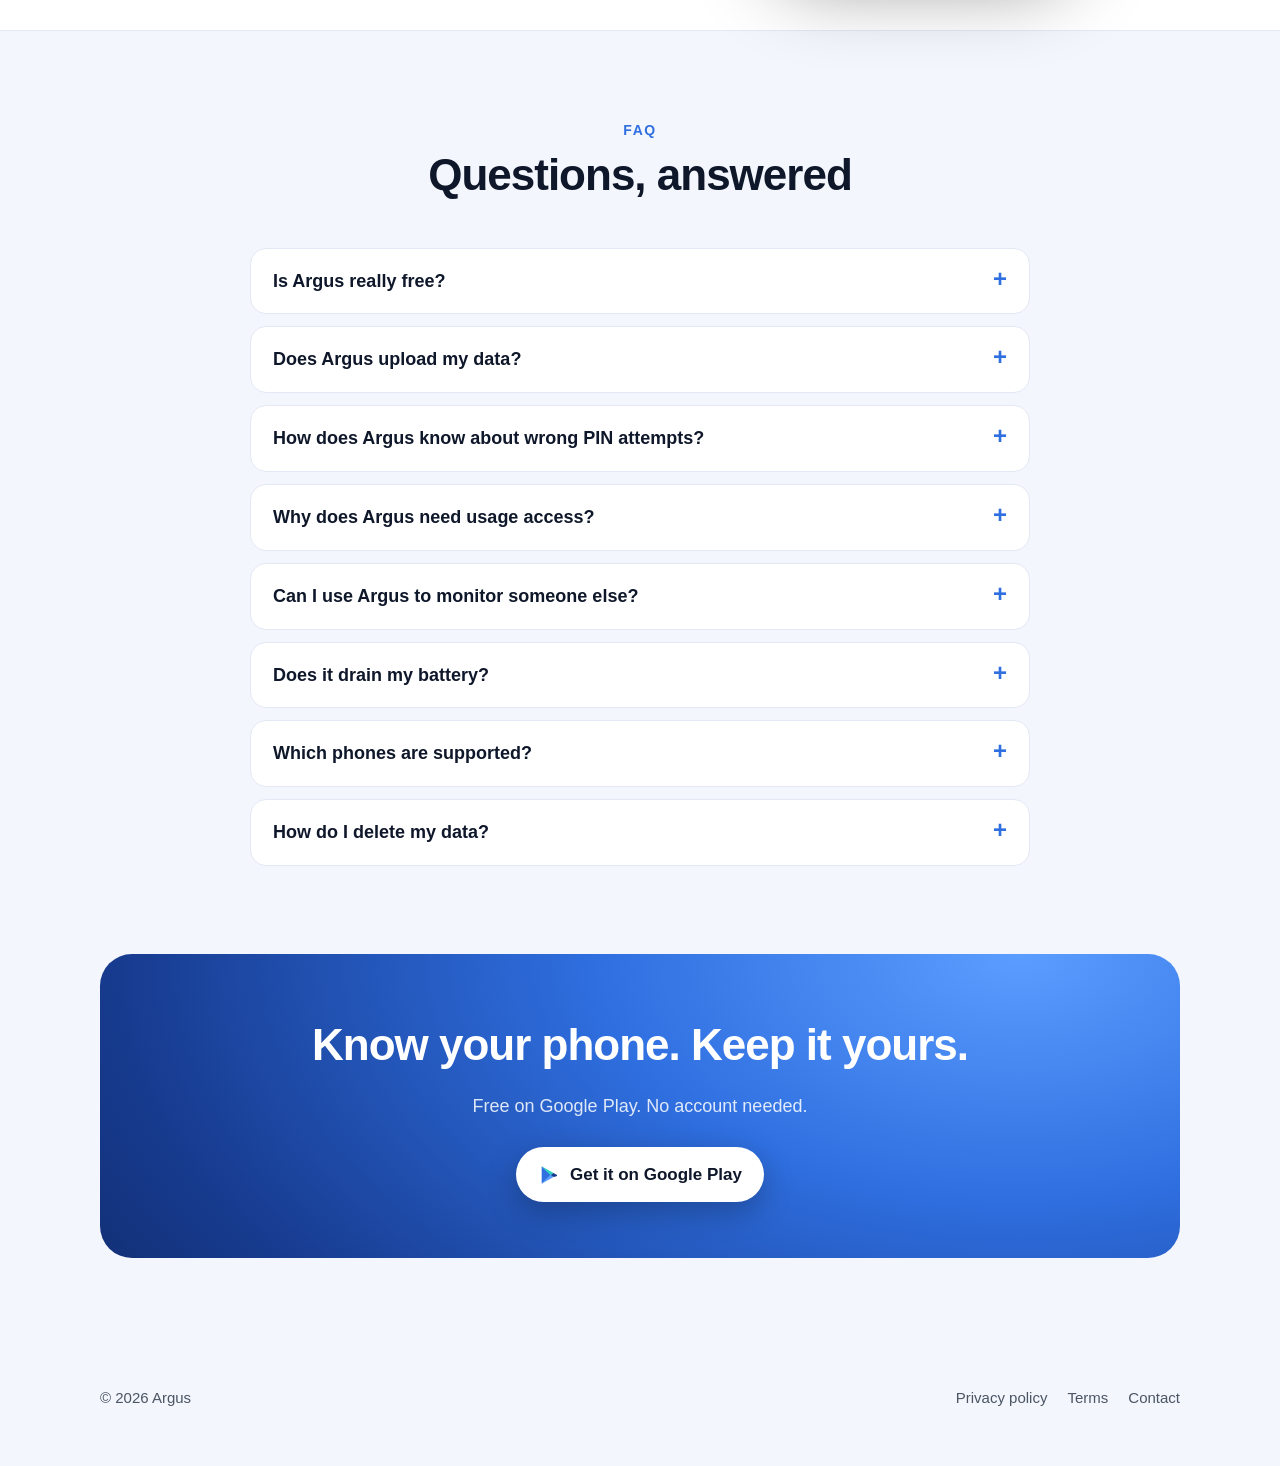
==== commit 2ba33afb: "Add App lock and full-screen intruder photo to features Co-Authored-By: Claude Opus 5.5 <noreply@ant" ====
--- a/index.html
+++ b/index.html
@@ -64,9 +64,9 @@
     </div>
     <div class="grid">
       <div class="card">
-        <div class="ico warn"><svg viewBox="0 0 24 24"><path fill="currentColor" d="M18 8h-1V6c0-2.76-2.24-5-5-5S7 3.24 7 6v2H6c-1.1 0-2 .9-2 2v10c0 1.1.9 2 2 2h12c1.1 0 2-.9 2-2V10c0-1.1-.9-2-2-2zm-6 9c-1.1 0-2-.9-2-2s.9-2 2-2 2 .9 2 2-.9 2-2 2zm3.1-9H8.9V6c0-1.71 1.39-3.1 3.1-3.1s3.1 1.39 3.1 3.1v2z"/></svg></div>
+        <div class="ico warn"><svg viewBox="0 0 24 24"><circle fill="currentColor" cx="12" cy="13" r="3.2"/><path fill="currentColor" d="M9 2 7.17 4H4c-1.1 0-2 .9-2 2v12c0 1.1.9 2 2 2h16c1.1 0 2-.9 2-2V6c0-1.1-.9-2-2-2h-3.17L15 2H9zm3 15c-2.76 0-5-2.24-5-5s2.24-5 5-5 5 2.24 5 5-2.24 5-5 5z"/></svg></div>
         <h3>Know who opened your phone</h3>
-        <p>A full unlock history, alerts on wrong PIN, pattern or password attempts, and an optional intruder photo.</p>
+        <p>A full unlock history, wrong-PIN alerts that stay hidden on the lock screen, and an optional intruder photo you can view full screen.</p>
       </div>
       <div class="card">
         <div class="ico good"><svg viewBox="0 0 24 24"><path fill="currentColor" d="M12 1L3 5v6c0 5.55 3.84 10.74 9 12 5.16-1.26 9-6.45 9-12V5l-9-4zm-2 16l-4-4 1.41-1.41L10 14.17l6.59-6.59L18 9l-8 8z"/></svg></div>
@@ -89,9 +89,9 @@
         <p>Battery health and charging, free storage, memory, data per app and time since your last restart.</p>
       </div>
       <div class="card">
-        <div class="ico warn"><svg viewBox="0 0 24 24"><path fill="currentColor" d="M12 22c1.1 0 2-.9 2-2h-4c0 1.1.9 2 2 2zm6-6v-5c0-3.07-1.63-5.64-4.5-6.32V4c0-.83-.67-1.5-1.5-1.5s-1.5.67-1.5 1.5v.68C7.64 5.36 6 7.92 6 11v5l-2 2v1h16v-1l-2-2z"/></svg></div>
-        <h3>Discreet alerts</h3>
-        <p>Security alerts stay hidden on the lock screen, so whoever is holding your phone can't read them.</p>
+        <div class="ico good"><svg viewBox="0 0 24 24"><path fill="currentColor" d="M18 8h-1V6c0-2.76-2.24-5-5-5S7 3.24 7 6v2H6c-1.1 0-2 .9-2 2v10c0 1.1.9 2 2 2h12c1.1 0 2-.9 2-2V10c0-1.1-.9-2-2-2zm-6 9c-1.1 0-2-.9-2-2s.9-2 2-2 2 .9 2 2-.9 2-2 2zm3.1-9H8.9V6c0-1.71 1.39-3.1 3.1-3.1s3.1 1.39 3.1 3.1v2z"/></svg></div>
+        <h3>App lock</h3>
+        <p>Lock any app with your fingerprint or your phone's own screen lock. It locks again as soon as you leave.</p>
       </div>
     </div>
   </div>
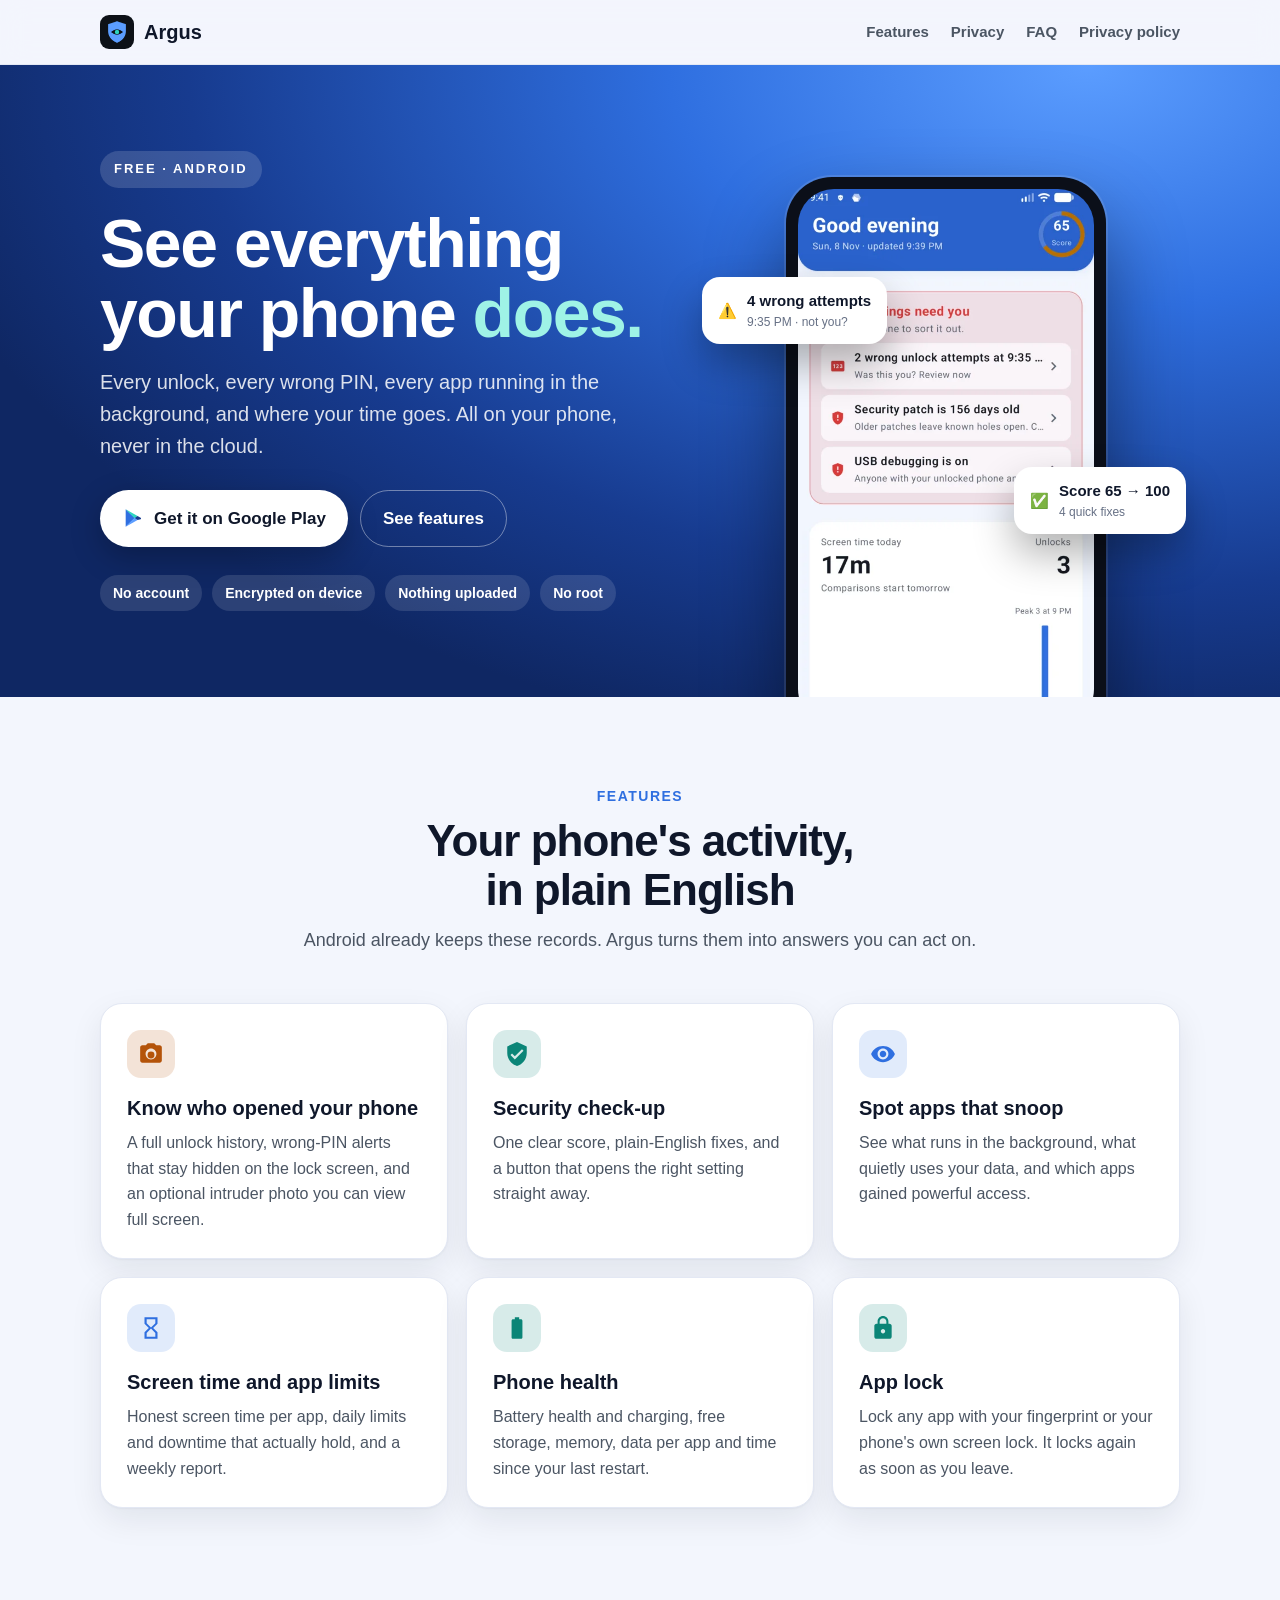
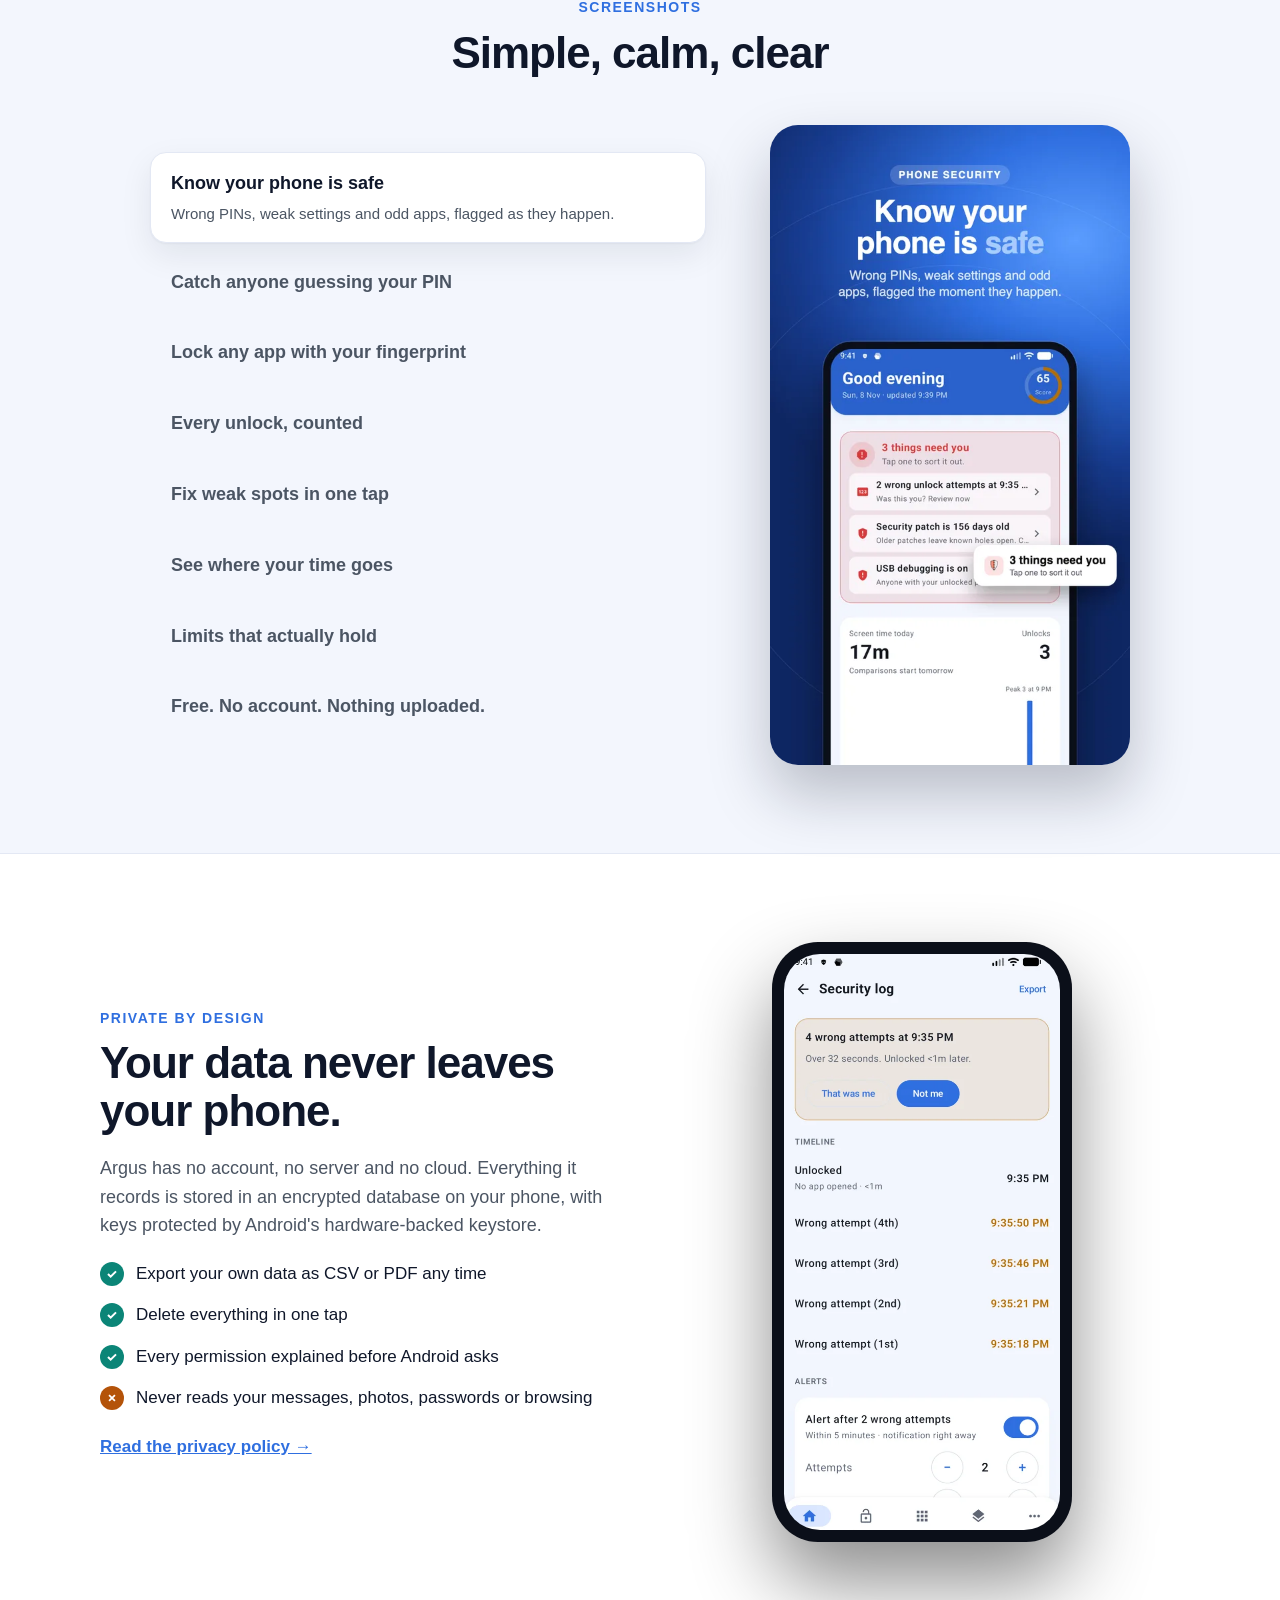
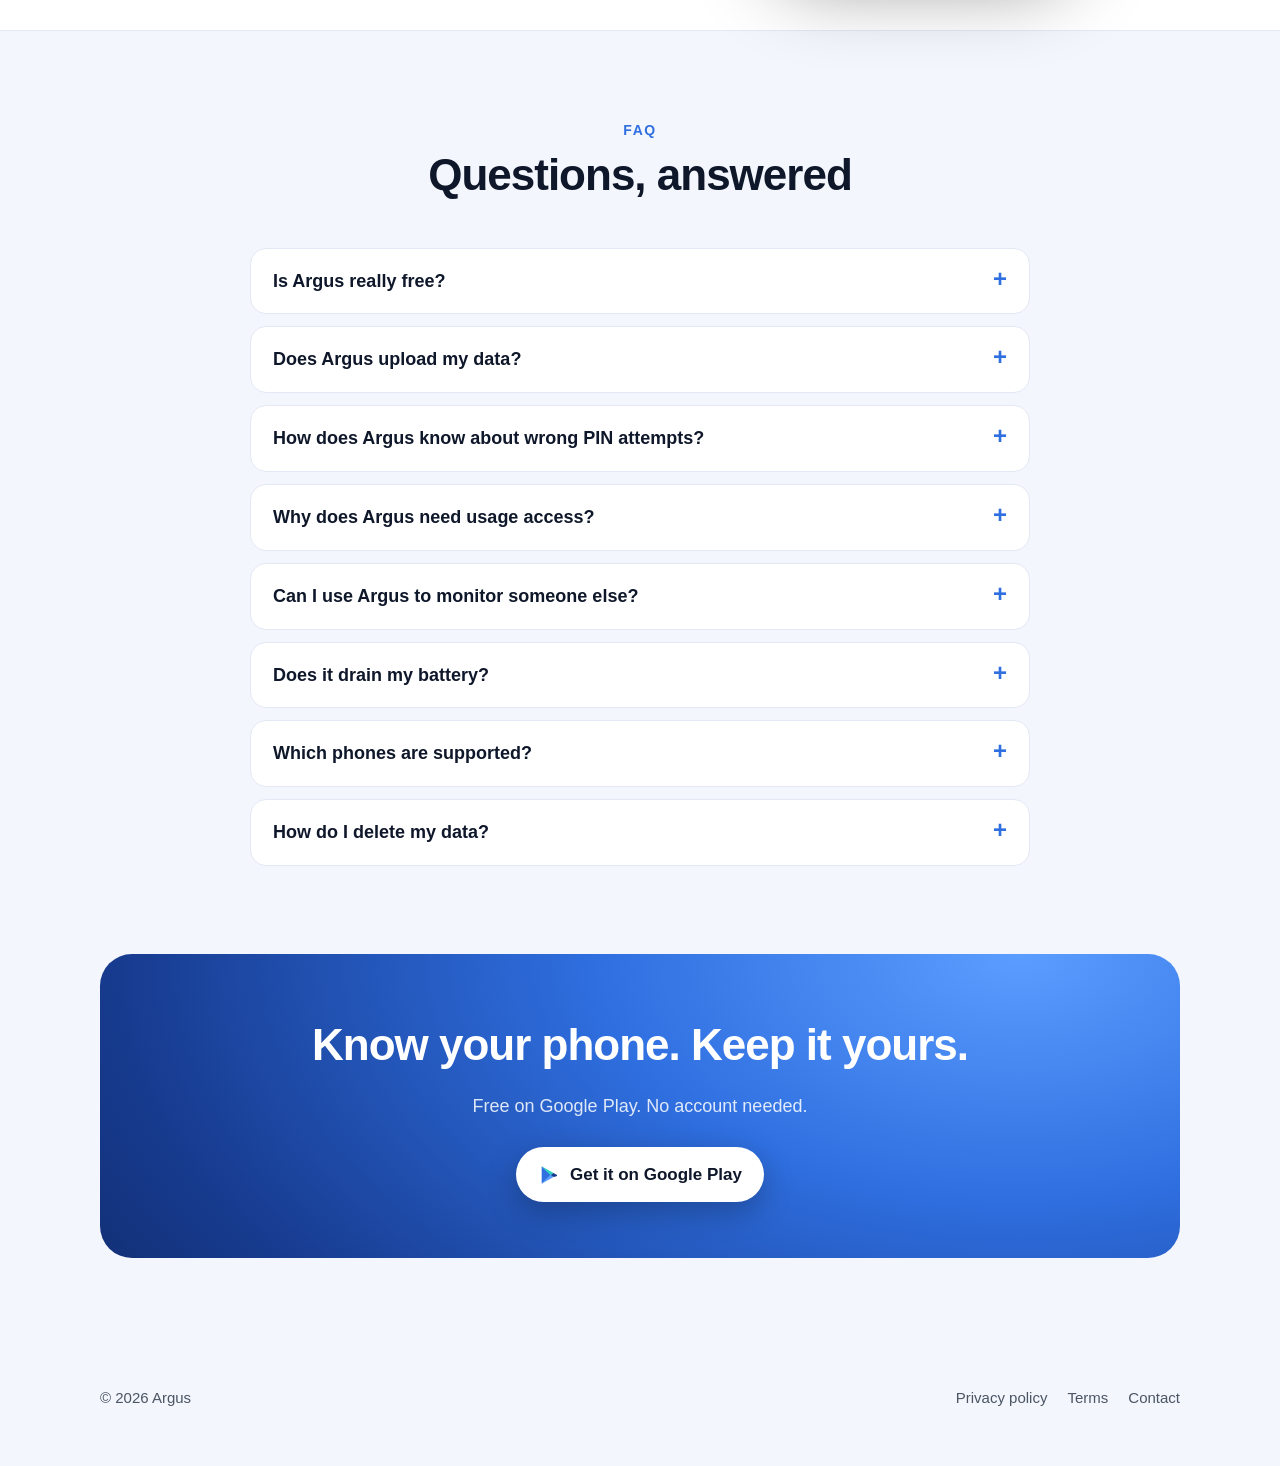
==== commit b34873b8: "Add App lock screenshot to the showcase Co-Authored-By: Claude Opus 5.5 <noreply@anthropic.com>" ====
--- a/index.html
+++ b/index.html
@@ -107,22 +107,24 @@
       <div class="tabs" role="tablist" aria-label="Features">
         <button role="tab" aria-selected="true" data-i="0"><b>Know your phone is safe</b><span>Wrong PINs, weak settings and odd apps, flagged as they happen.</span></button>
         <button role="tab" aria-selected="false" data-i="1"><b>Catch anyone guessing your PIN</b><span>Every wrong attempt logged, with an optional intruder photo.</span></button>
-        <button role="tab" aria-selected="false" data-i="2"><b>Every unlock, counted</b><span>When your phone was opened, by the hour, including at night.</span></button>
-        <button role="tab" aria-selected="false" data-i="3"><b>Fix weak spots in one tap</b><span>A clear score, and buttons that open the right setting.</span></button>
-        <button role="tab" aria-selected="false" data-i="4"><b>See where your time goes</b><span>Screen time, opens, data and storage for every app.</span></button>
-        <button role="tab" aria-selected="false" data-i="5"><b>Limits that actually hold</b><span>Daily timers and downtime, with a block screen.</span></button>
-        <button role="tab" aria-selected="false" data-i="6"><b>Free. No account. Nothing uploaded.</b><span>Encrypted on your phone, and never sent anywhere.</span></button>
+        <button role="tab" aria-selected="false" data-i="2"><b>Lock any app with your fingerprint</b><span>Messages, photos or email open only for you, with your phone's own screen lock.</span></button>
+        <button role="tab" aria-selected="false" data-i="3"><b>Every unlock, counted</b><span>When your phone was opened, by the hour, including at night.</span></button>
+        <button role="tab" aria-selected="false" data-i="4"><b>Fix weak spots in one tap</b><span>A clear score, and buttons that open the right setting.</span></button>
+        <button role="tab" aria-selected="false" data-i="5"><b>See where your time goes</b><span>Screen time, opens, data and storage for every app.</span></button>
+        <button role="tab" aria-selected="false" data-i="6"><b>Limits that actually hold</b><span>Daily timers and downtime, with a block screen.</span></button>
+        <button role="tab" aria-selected="false" data-i="7"><b>Free. No account. Nothing uploaded.</b><span>Encrypted on your phone, and never sent anywhere.</span></button>
       </div>
       <div class="stage" tabindex="0" aria-label="App screenshots">
         <img class="active" src="assets/01-home.webp" alt="Know your phone is safe" loading="eager" width="540" height="960">
         <img src="assets/02-intruder.webp" alt="Catch anyone guessing your PIN" loading="lazy" width="540" height="960">
+        <img src="assets/08-applock.webp" alt="Lock any app with your fingerprint" loading="lazy" width="540" height="960">
         <img src="assets/03-unlocks.webp" alt="Every unlock, counted" loading="lazy" width="540" height="960">
         <img src="assets/04-checkup.webp" alt="Fix weak spots in one tap" loading="lazy" width="540" height="960">
         <img src="assets/05-apps.webp" alt="See where your time goes" loading="lazy" width="540" height="960">
         <img src="assets/06-limits.webp" alt="Limits that actually hold" loading="lazy" width="540" height="960">
         <img src="assets/07-private.webp" alt="Free. No account. Nothing uploaded." loading="lazy" width="540" height="960">
       </div>
-      <div class="dots"><button aria-label="Screenshot 1" class="on"></button><button aria-label="Screenshot 2"></button><button aria-label="Screenshot 3"></button><button aria-label="Screenshot 4"></button><button aria-label="Screenshot 5"></button><button aria-label="Screenshot 6"></button><button aria-label="Screenshot 7"></button></div>
+      <div class="dots"><button aria-label="Screenshot 1" class="on"></button><button aria-label="Screenshot 2"></button><button aria-label="Screenshot 3"></button><button aria-label="Screenshot 4"></button><button aria-label="Screenshot 5"></button><button aria-label="Screenshot 6"></button><button aria-label="Screenshot 7"></button><button aria-label="Screenshot 8"></button></div>
     </div>
   </div>
 </section>
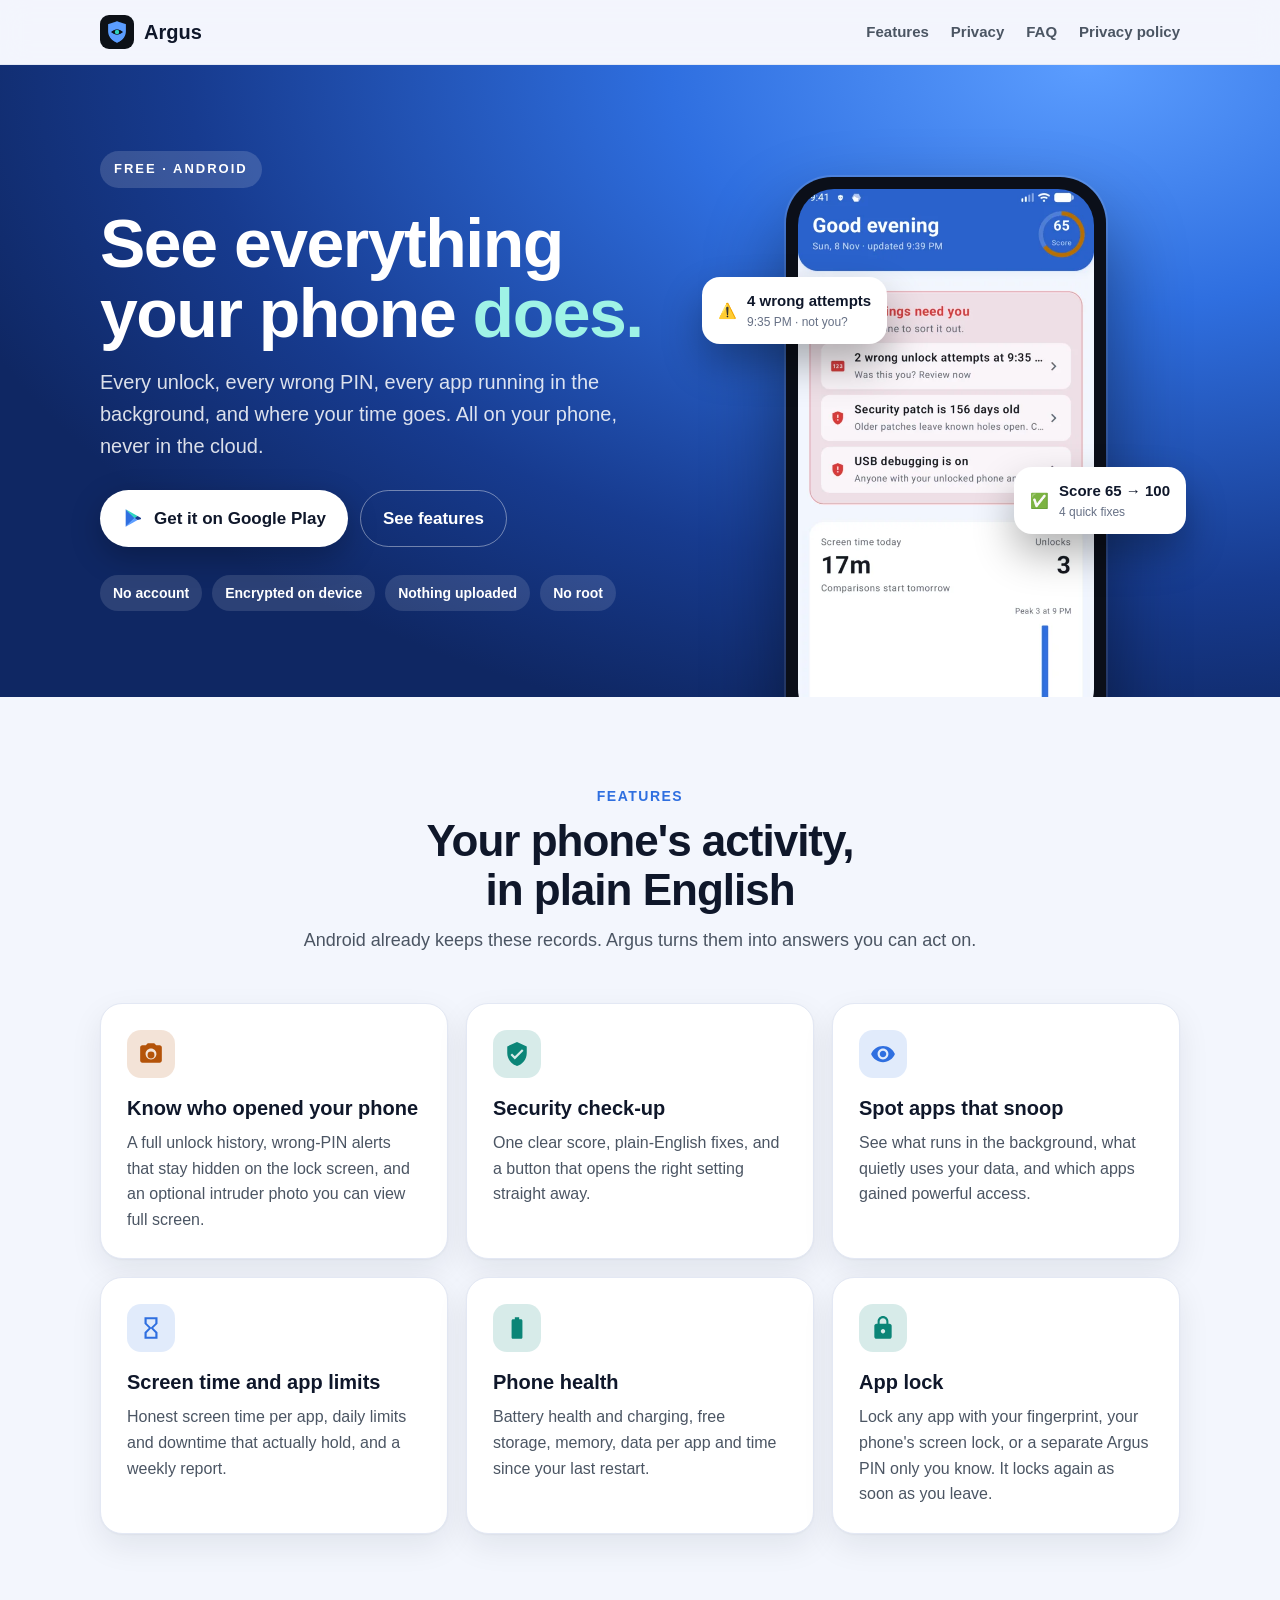
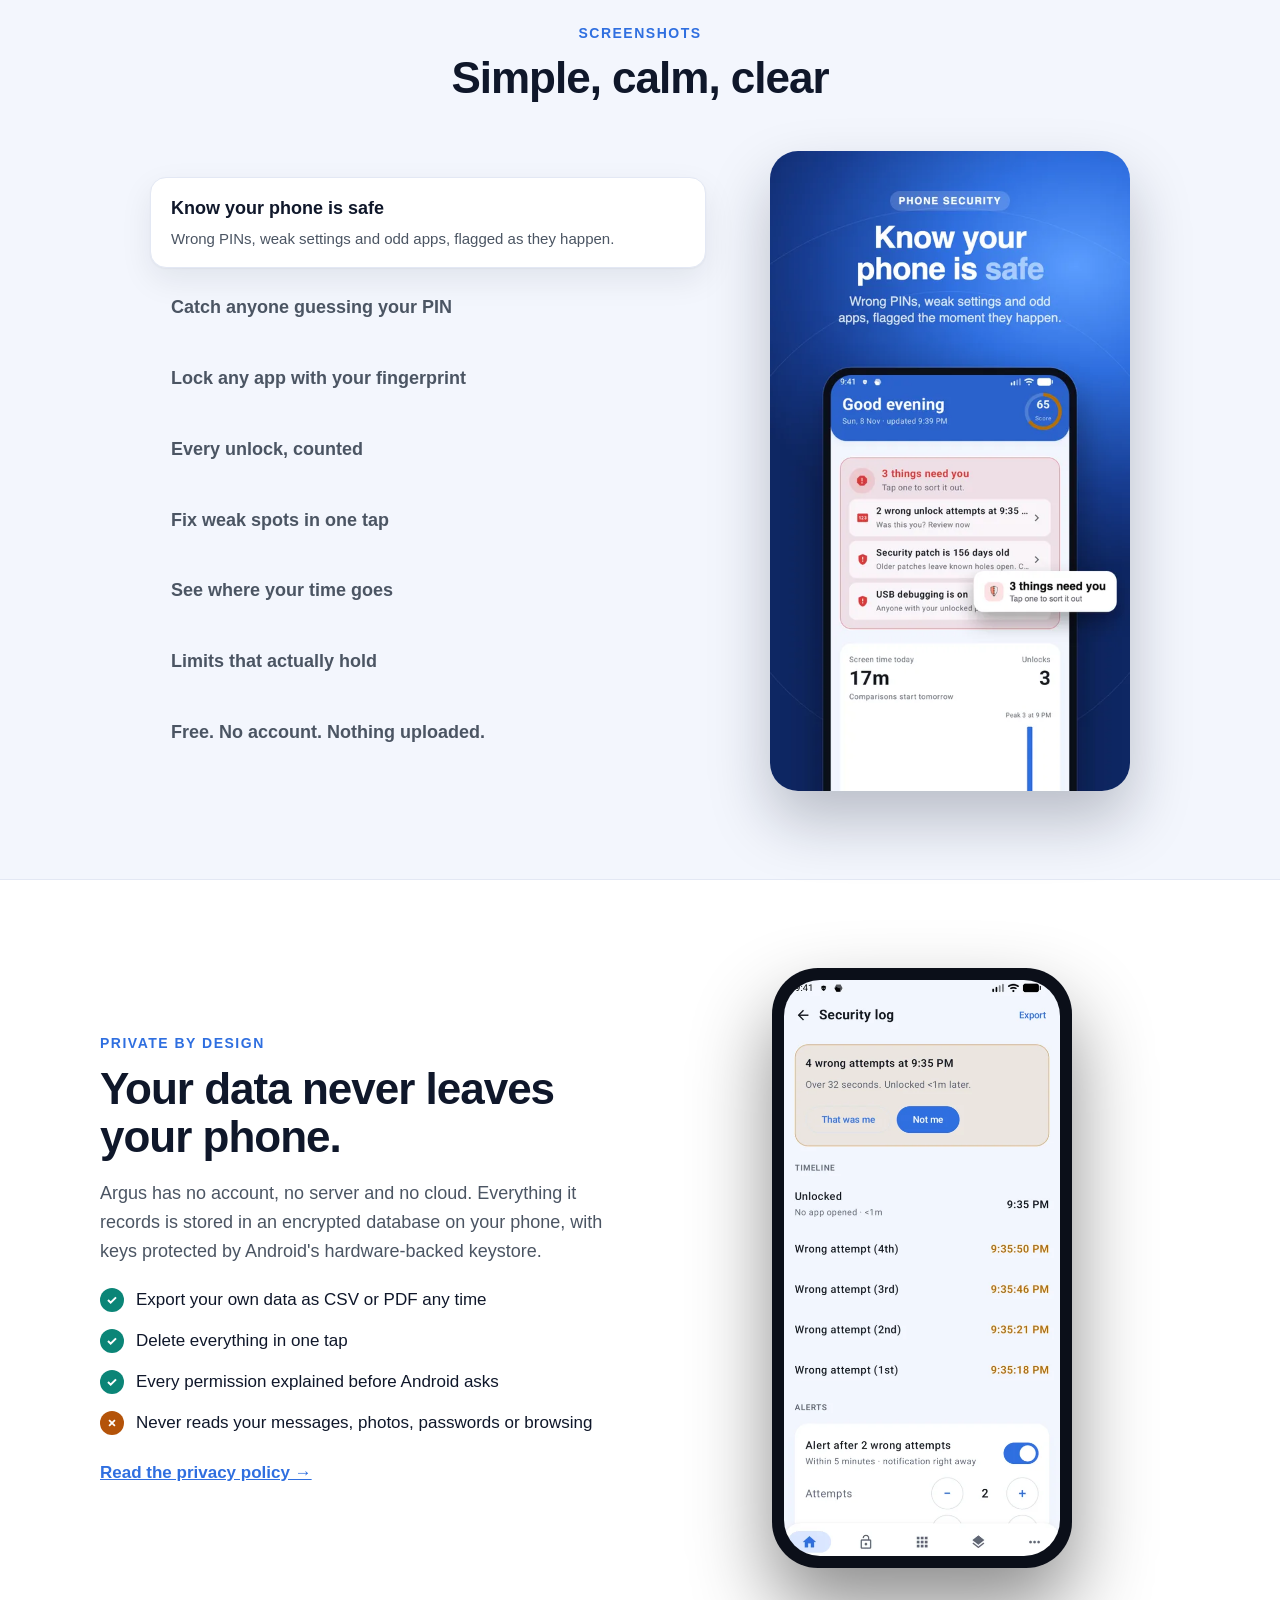
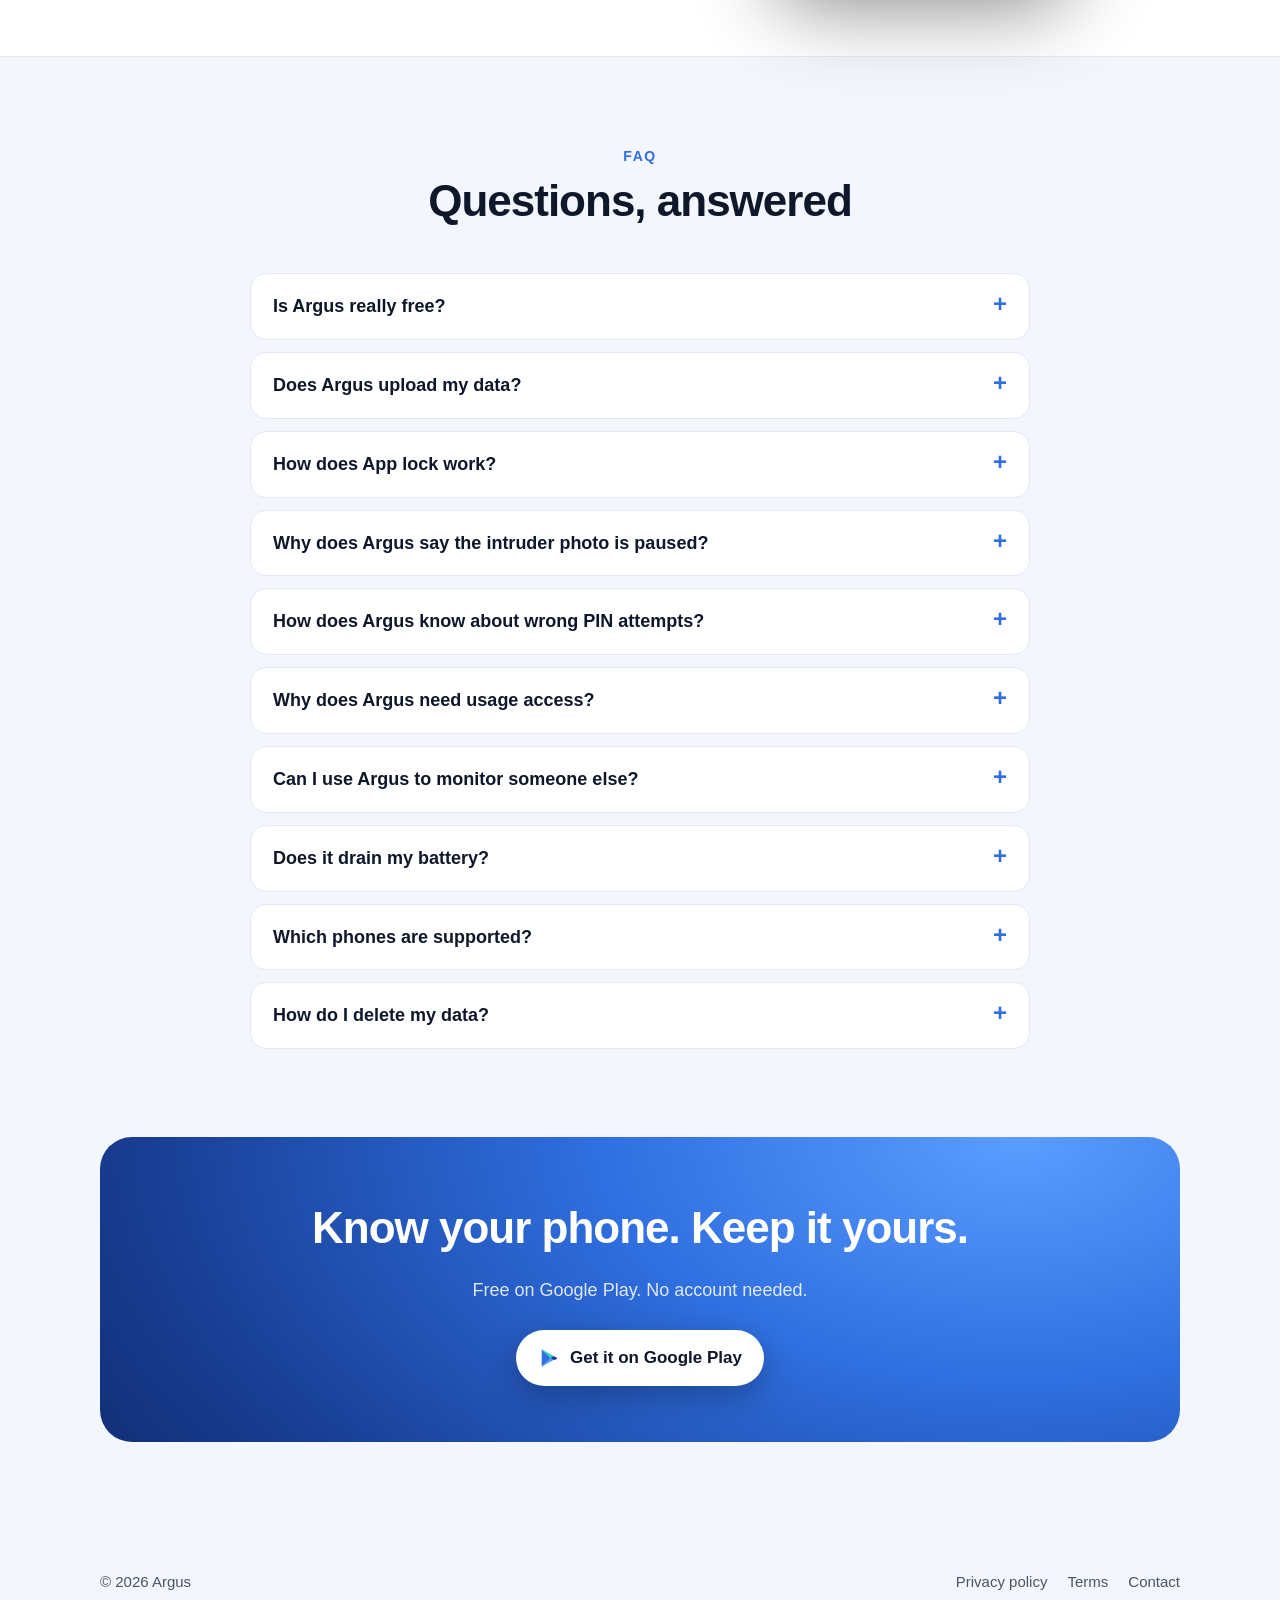
==== commit 906a78d2: "Describe App lock with Argus PIN, paused intruder photo; update privacy policy Co-Authored-By: Claud" ====
--- a/index.html
+++ b/index.html
@@ -4,13 +4,13 @@
 <meta charset="utf-8">
 <meta name="viewport" content="width=device-width, initial-scale=1">
 <title>Argus – Phone Security Log</title>
-<meta name="description" content="See who unlocked your phone, catch wrong PIN attempts, spot apps running in the background and track screen time. Free, no account, everything stays on your phone.">
+<meta name="description" content="See who unlocked your phone, catch wrong PIN attempts, lock your apps, spot apps running in the background and track screen time. Free, no account, everything stays on your phone.">
 <meta name="theme-color" content="#2F6FE0">
 <link rel="icon" type="image/png" href="assets/favicon.png">
 <link rel="apple-touch-icon" href="assets/apple-touch-icon.png">
 <meta property="og:type" content="website">
 <meta property="og:title" content="Argus – See everything your phone does">
-<meta property="og:description" content="Unlock history, wrong-PIN alerts, security check-up, screen time and app limits. Free, private, no account.">
+<meta property="og:description" content="Unlock history, wrong-PIN alerts with intruder photos, app lock, security check-up, screen time and app limits. Free, private, no account.">
 <meta property="og:image" content="assets/og.png">
 <meta name="twitter:card" content="summary_large_image">
 <link rel="stylesheet" href="assets/style.css">
@@ -91,7 +91,7 @@
       <div class="card">
         <div class="ico good"><svg viewBox="0 0 24 24"><path fill="currentColor" d="M18 8h-1V6c0-2.76-2.24-5-5-5S7 3.24 7 6v2H6c-1.1 0-2 .9-2 2v10c0 1.1.9 2 2 2h12c1.1 0 2-.9 2-2V10c0-1.1-.9-2-2-2zm-6 9c-1.1 0-2-.9-2-2s.9-2 2-2 2 .9 2 2-.9 2-2 2zm3.1-9H8.9V6c0-1.71 1.39-3.1 3.1-3.1s3.1 1.39 3.1 3.1v2z"/></svg></div>
         <h3>App lock</h3>
-        <p>Lock any app with your fingerprint or your phone's own screen lock. It locks again as soon as you leave.</p>
+        <p>Lock any app with your fingerprint, your phone's screen lock, or a separate Argus PIN only you know. It locks again as soon as you leave.</p>
       </div>
     </div>
   </div>
@@ -107,7 +107,7 @@
       <div class="tabs" role="tablist" aria-label="Features">
         <button role="tab" aria-selected="true" data-i="0"><b>Know your phone is safe</b><span>Wrong PINs, weak settings and odd apps, flagged as they happen.</span></button>
         <button role="tab" aria-selected="false" data-i="1"><b>Catch anyone guessing your PIN</b><span>Every wrong attempt logged, with an optional intruder photo.</span></button>
-        <button role="tab" aria-selected="false" data-i="2"><b>Lock any app with your fingerprint</b><span>Messages, photos or email open only for you, with your phone's own screen lock.</span></button>
+        <button role="tab" aria-selected="false" data-i="2"><b>Lock any app with your fingerprint</b><span>Messages, photos or email open only for you, with your fingerprint or your own Argus PIN.</span></button>
         <button role="tab" aria-selected="false" data-i="3"><b>Every unlock, counted</b><span>When your phone was opened, by the hour, including at night.</span></button>
         <button role="tab" aria-selected="false" data-i="4"><b>Fix weak spots in one tap</b><span>A clear score, and buttons that open the right setting.</span></button>
         <button role="tab" aria-selected="false" data-i="5"><b>See where your time goes</b><span>Screen time, opens, data and storage for every app.</span></button>
@@ -156,6 +156,8 @@
     <div class="faq">
       <details><summary>Is Argus really free?</summary><p>Yes. Every feature is free for everyone. Argus is supported by ads from Google, which never appear during setup, on the security log, on the app lock or on the block screen. You can watch one short video to go ad-free for 6 hours.</p></details>
       <details><summary>Does Argus upload my data?</summary><p>No. Your activity data is processed and stored only on your phone. The only data that leaves your phone is what Google's ad service needs to show ads, such as your advertising ID. See the <a href="privacy.html">privacy policy</a>.</p></details>
+      <details><summary>How does App lock work?</summary><p>Pick any app and Argus covers it each time it opens. Unlock it with your fingerprint, face or phone's screen lock, or choose a separate Argus PIN, so people who know your phone's PIN still can't get in. Turning a lock off asks for your unlock first. Argus stores your PIN only as a salted hash, never the PIN itself.</p></details>
+      <details><summary>Why does Argus say the intruder photo is paused?</summary><p>After your phone restarts or Argus updates, Android doesn't let apps use the camera in the background until you open them once. Argus shows a notification when this happens. Tap it, and intruder photos work again.</p></details>
       <details><summary>How does Argus know about wrong PIN attempts?</summary><p>You can let Argus be told about failed unlocks by turning on its device admin access. It uses this only to be told about wrong attempts. It can't lock, wipe or change your phone.</p></details>
       <details><summary>Why does Argus need usage access?</summary><p>Android already records when your phone is unlocked and which apps you use. Usage access lets Argus read those records to count unlocks and screen time. It can't see what you do inside apps.</p></details>
       <details><summary>Can I use Argus to monitor someone else?</summary><p>No. Argus is made for the person who owns the phone. It shows an ongoing notification while it's recording and can't be hidden.</p></details>
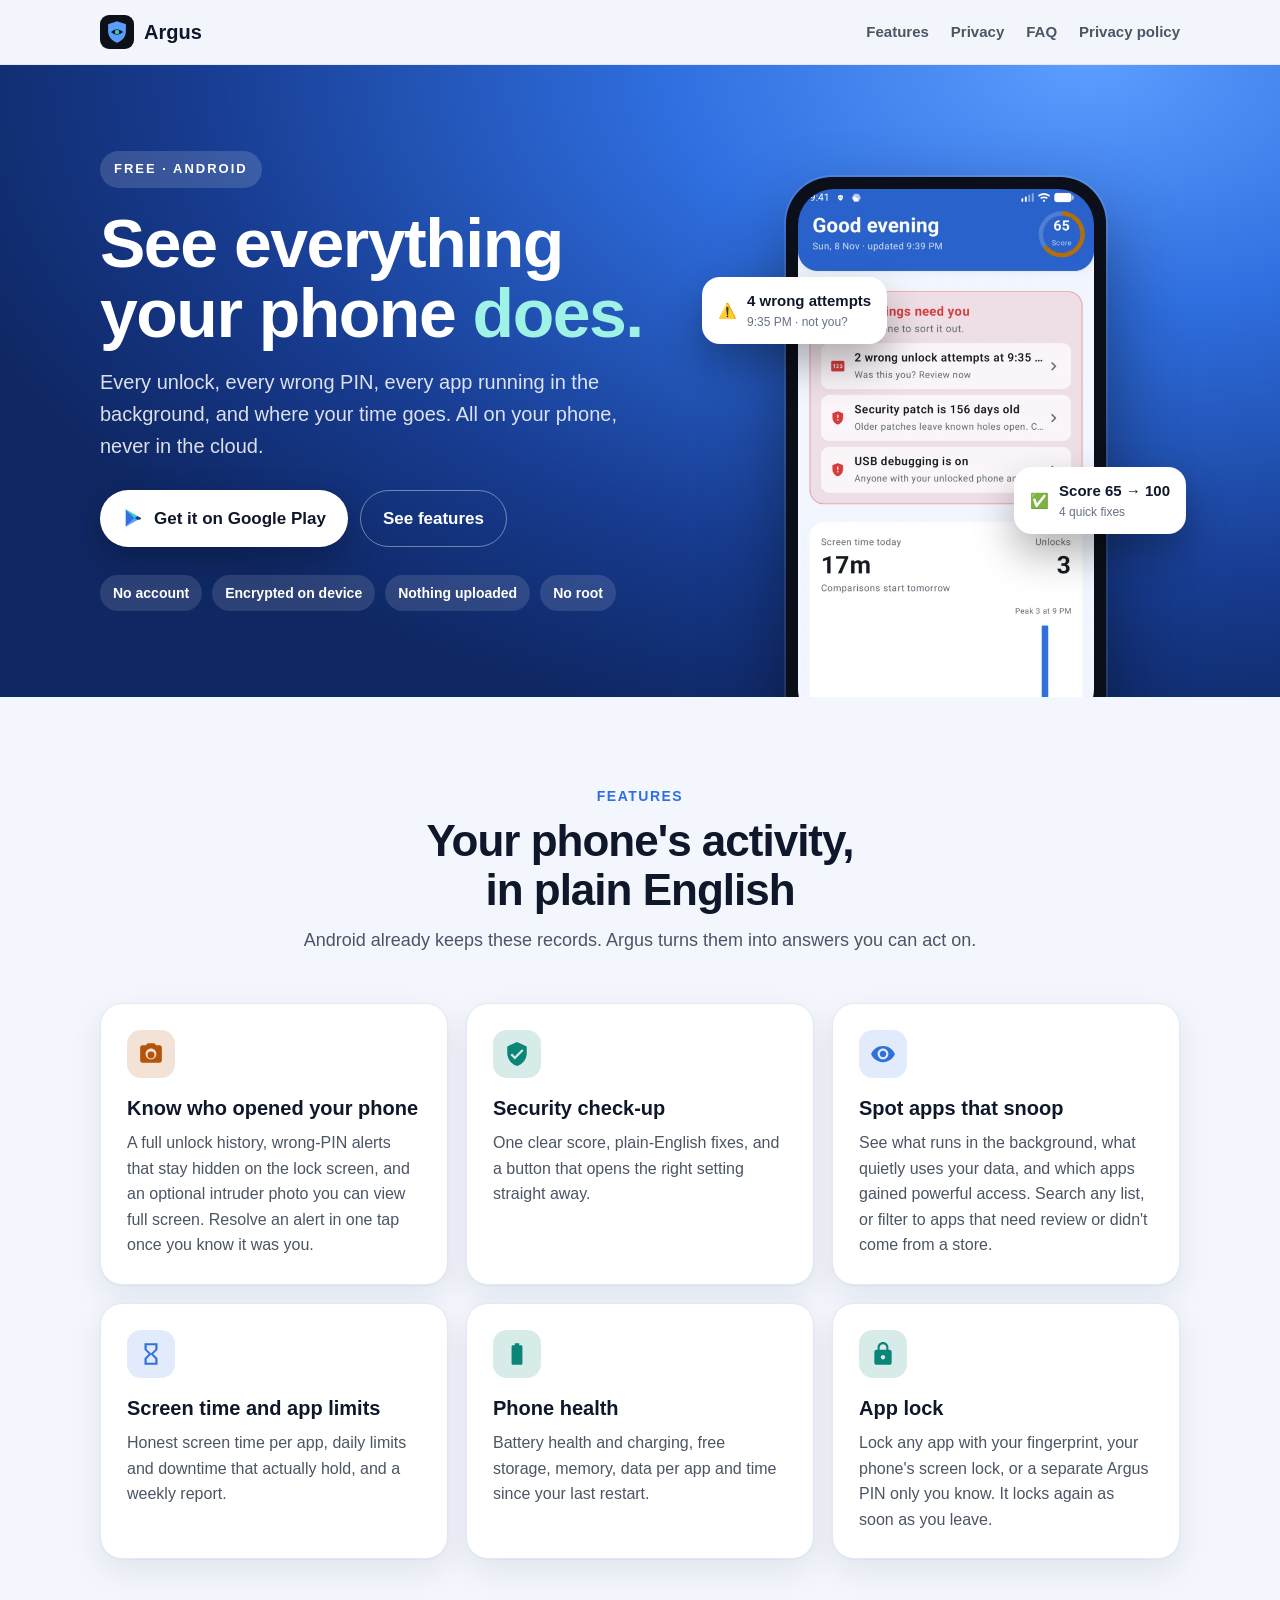
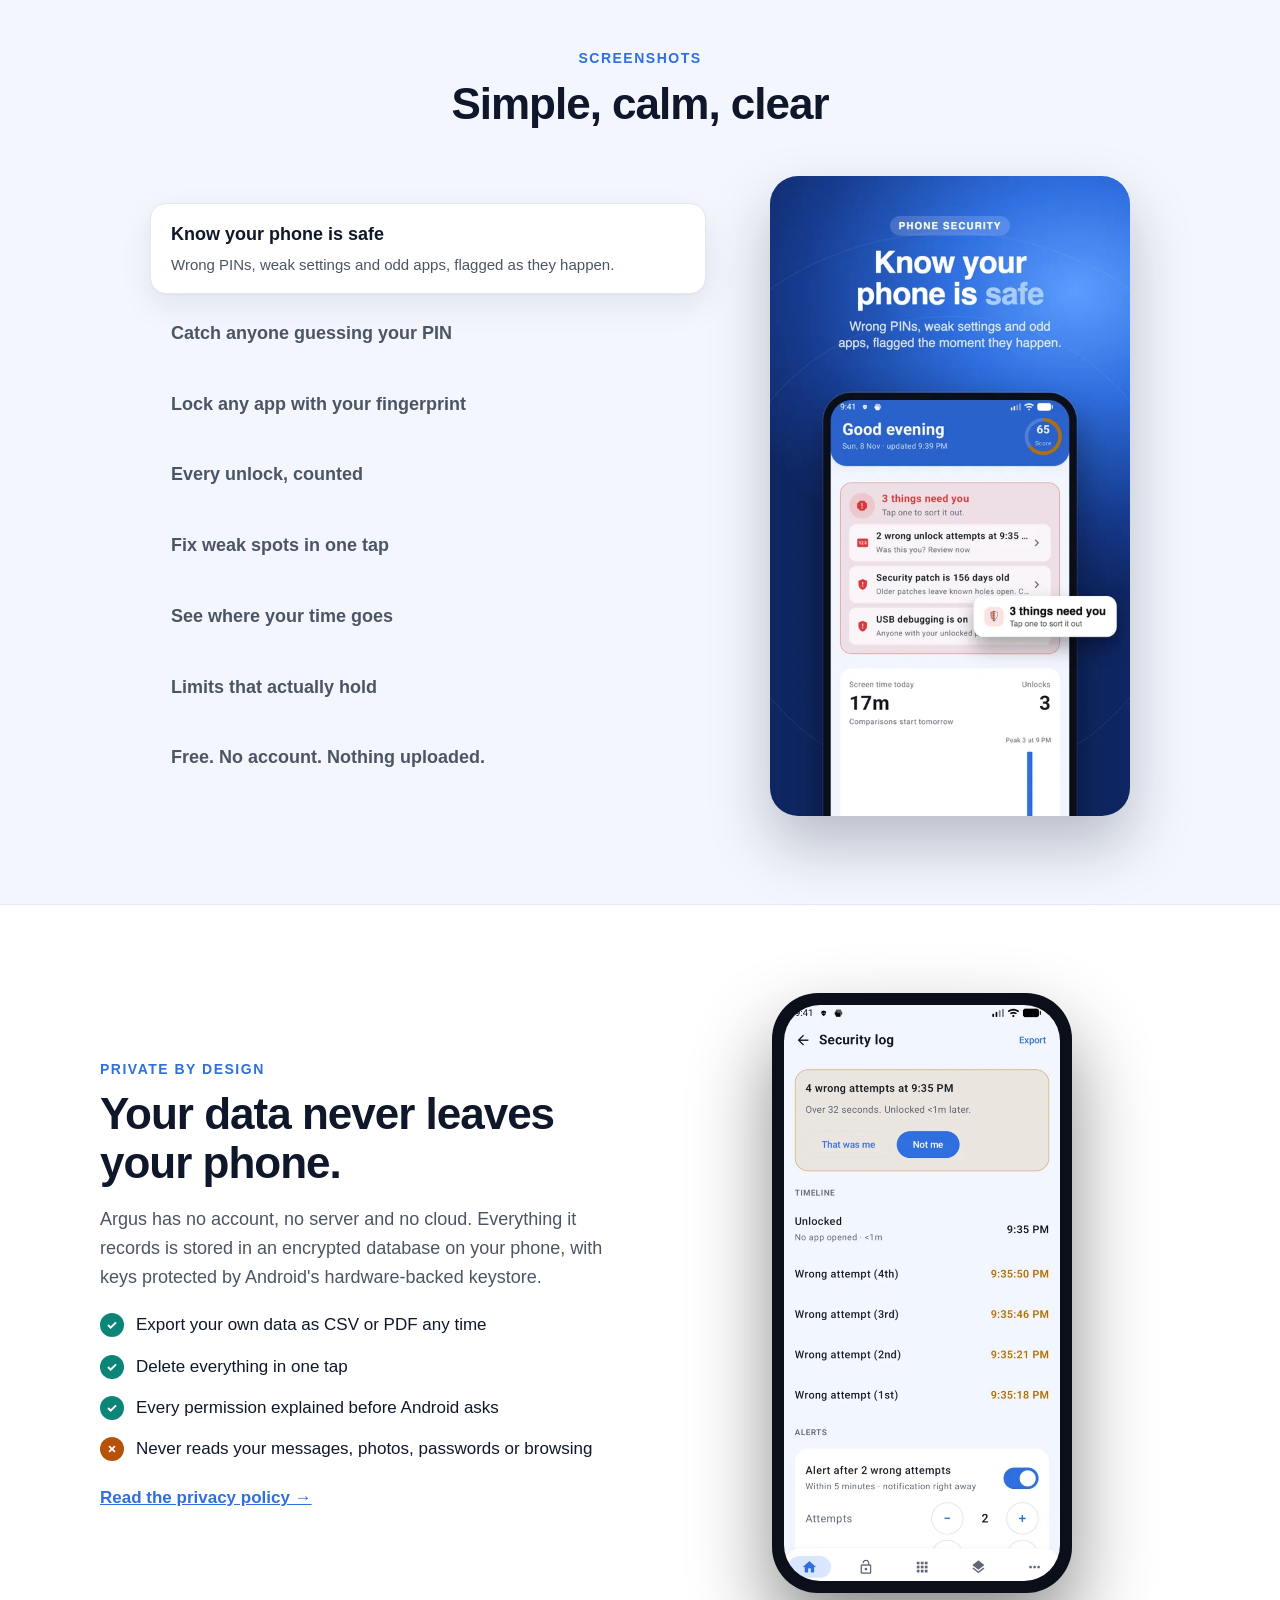
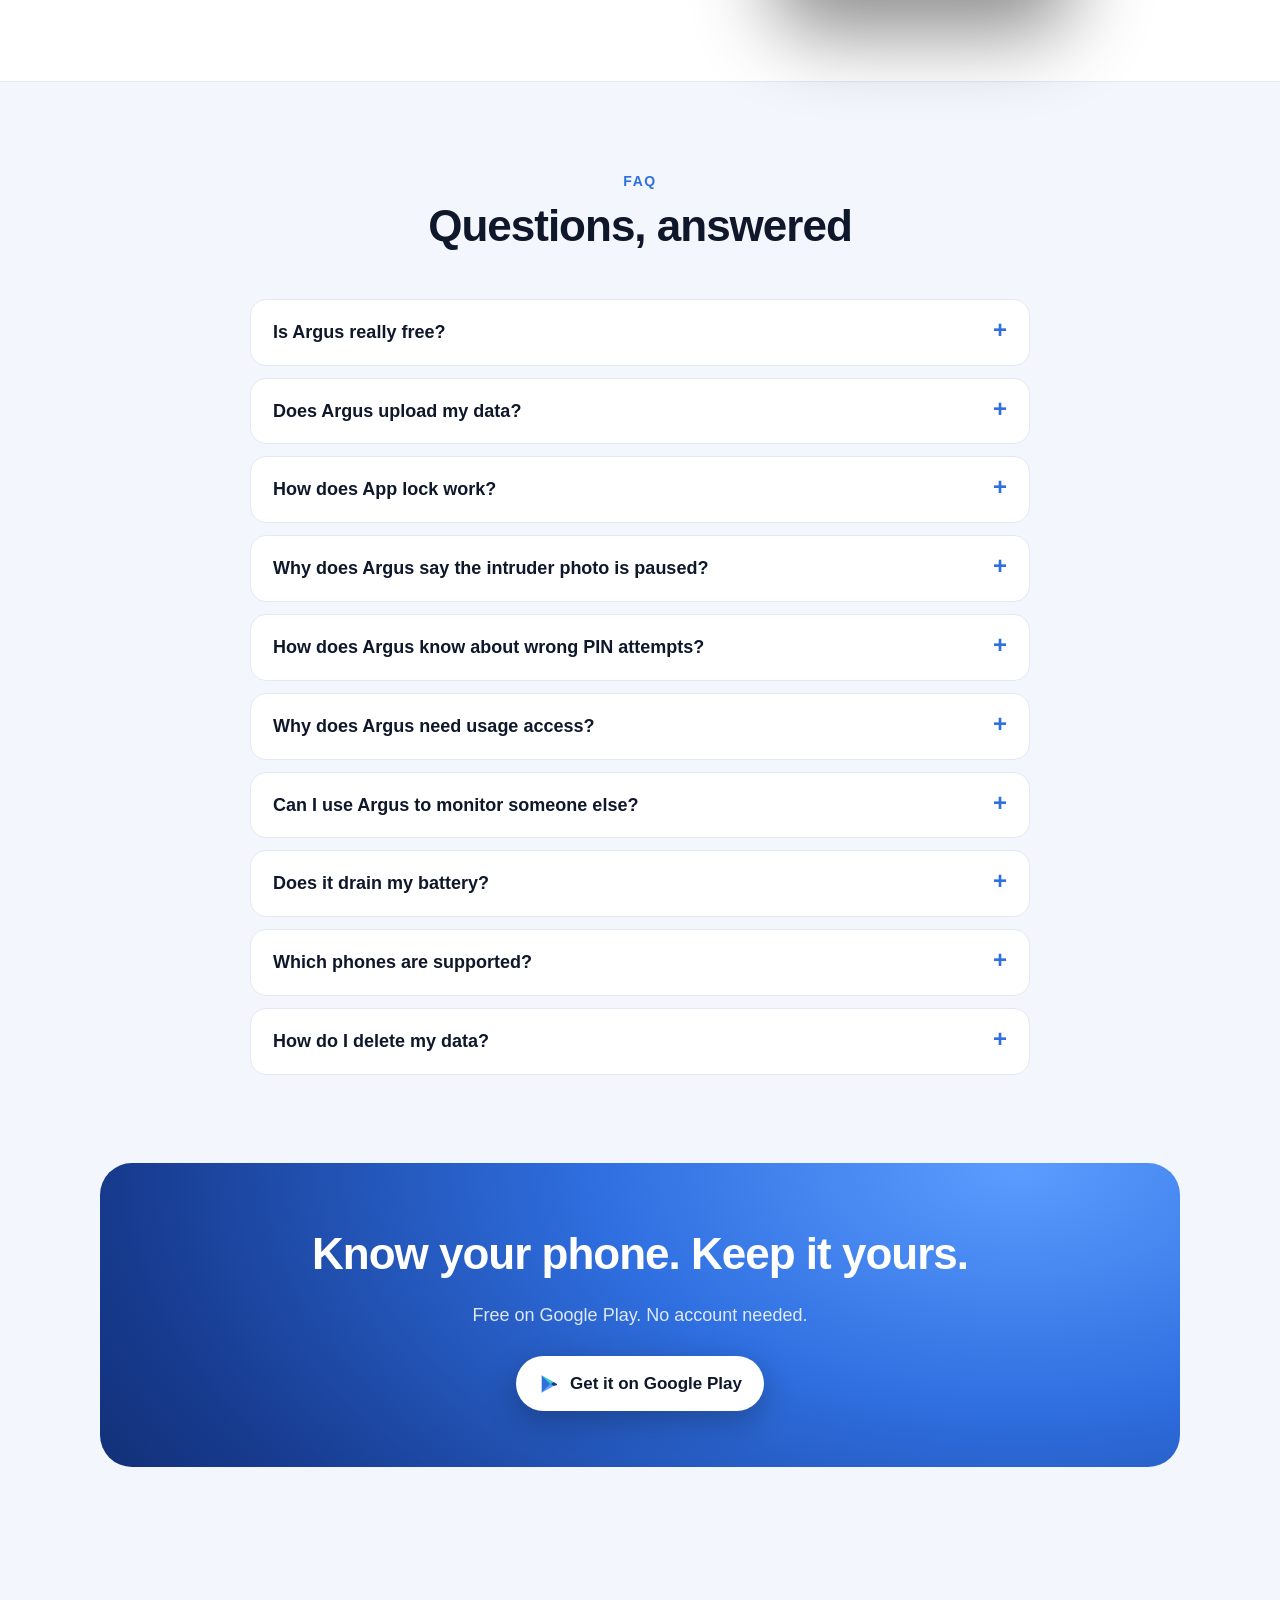
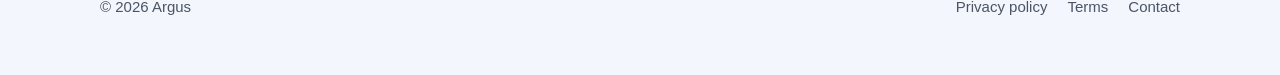
==== commit 3f98c656: "Argus 1.2: ad-free for 1 hour, Resolve alerts, search and filters Co-Authored-By: Claude Opus 5.5 <n" ====
--- a/index.html
+++ b/index.html
@@ -66,7 +66,7 @@
       <div class="card">
         <div class="ico warn"><svg viewBox="0 0 24 24"><circle fill="currentColor" cx="12" cy="13" r="3.2"/><path fill="currentColor" d="M9 2 7.17 4H4c-1.1 0-2 .9-2 2v12c0 1.1.9 2 2 2h16c1.1 0 2-.9 2-2V6c0-1.1-.9-2-2-2h-3.17L15 2H9zm3 15c-2.76 0-5-2.24-5-5s2.24-5 5-5 5 2.24 5 5-2.24 5-5 5z"/></svg></div>
         <h3>Know who opened your phone</h3>
-        <p>A full unlock history, wrong-PIN alerts that stay hidden on the lock screen, and an optional intruder photo you can view full screen.</p>
+        <p>A full unlock history, wrong-PIN alerts that stay hidden on the lock screen, and an optional intruder photo you can view full screen. Resolve an alert in one tap once you know it was you.</p>
       </div>
       <div class="card">
         <div class="ico good"><svg viewBox="0 0 24 24"><path fill="currentColor" d="M12 1L3 5v6c0 5.55 3.84 10.74 9 12 5.16-1.26 9-6.45 9-12V5l-9-4zm-2 16l-4-4 1.41-1.41L10 14.17l6.59-6.59L18 9l-8 8z"/></svg></div>
@@ -76,7 +76,7 @@
       <div class="card">
         <div class="ico"><svg viewBox="0 0 24 24"><path fill="currentColor" d="M12 4.5C7 4.5 2.73 7.61 1 12c1.73 4.39 6 7.5 11 7.5s9.27-3.11 11-7.5c-1.73-4.39-6-7.5-11-7.5zM12 17c-2.76 0-5-2.24-5-5s2.24-5 5-5 5 2.24 5 5-2.24 5-5 5zm0-8c-1.66 0-3 1.34-3 3s1.34 3 3 3 3-1.34 3-3-1.34-3-3-3z"/></svg></div>
         <h3>Spot apps that snoop</h3>
-        <p>See what runs in the background, what quietly uses your data, and which apps gained powerful access.</p>
+        <p>See what runs in the background, what quietly uses your data, and which apps gained powerful access. Search any list, or filter to apps that need review or didn't come from a store.</p>
       </div>
       <div class="card">
         <div class="ico"><svg viewBox="0 0 24 24"><path fill="currentColor" d="M6 2v6h.01L6 8.01 10 12l-4 4 .01.01H6V22h12v-5.99h-.01L18 16l-4-4 4-3.99-.01-.01H18V2H6zm10 14.5V20H8v-3.5l4-4 4 4zm-4-5l-4-4V4h8v3.5l-4 4z"/></svg></div>
@@ -154,7 +154,7 @@
       <h2>Questions, answered</h2>
     </div>
     <div class="faq">
-      <details><summary>Is Argus really free?</summary><p>Yes. Every feature is free for everyone. Argus is supported by ads from Google, which never appear during setup, on the security log, on the app lock or on the block screen. You can watch one short video to go ad-free for 6 hours.</p></details>
+      <details><summary>Is Argus really free?</summary><p>Yes. Every feature is free for everyone. Argus is supported by ads from Google, which never appear during setup, on the security log, on the app lock or on the block screen. You can watch one short video to go ad-free for 1 hour.</p></details>
       <details><summary>Does Argus upload my data?</summary><p>No. Your activity data is processed and stored only on your phone. The only data that leaves your phone is what Google's ad service needs to show ads, such as your advertising ID. See the <a href="privacy.html">privacy policy</a>.</p></details>
       <details><summary>How does App lock work?</summary><p>Pick any app and Argus covers it each time it opens. Unlock it with your fingerprint, face or phone's screen lock, or choose a separate Argus PIN, so people who know your phone's PIN still can't get in. Turning a lock off asks for your unlock first. Argus stores your PIN only as a salted hash, never the PIN itself.</p></details>
       <details><summary>Why does Argus say the intruder photo is paused?</summary><p>After your phone restarts or Argus updates, Android doesn't let apps use the camera in the background until you open them once. Argus shows a notification when this happens. Tap it, and intruder photos work again.</p></details>
